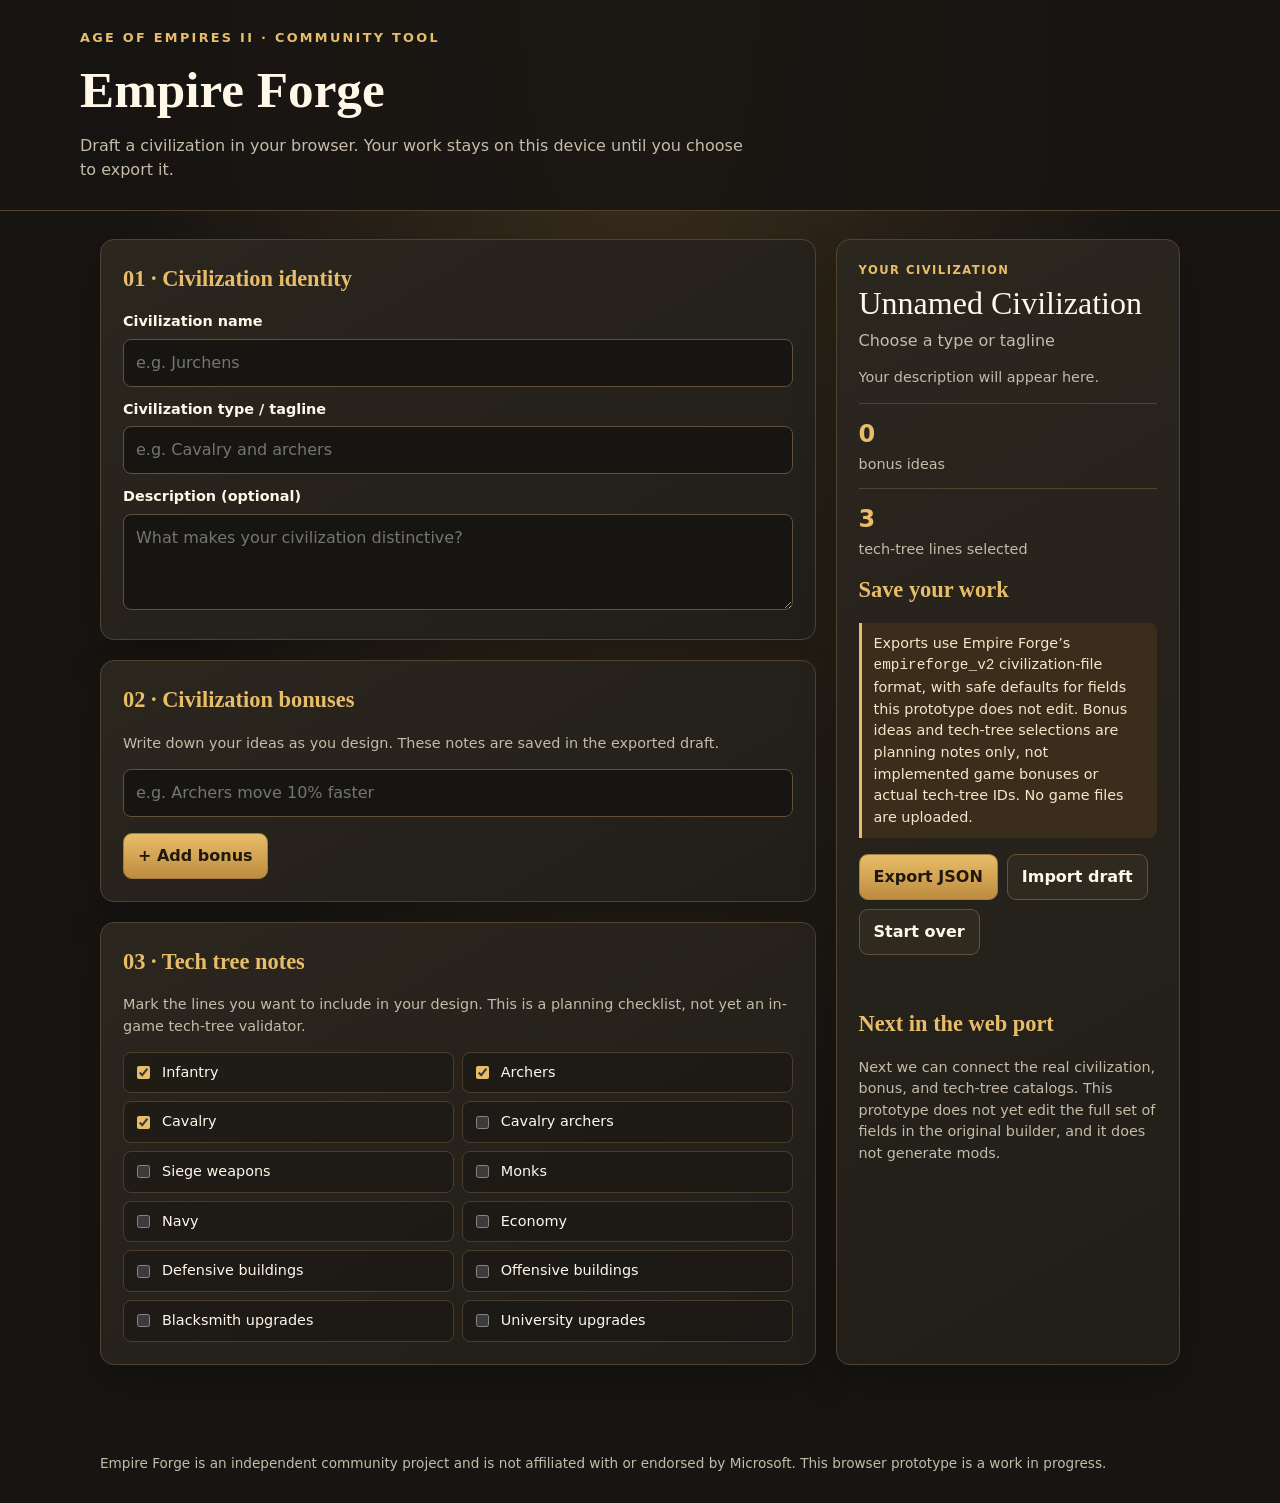
==== web/index.html @ b7df5ff7 "feat: export Empire Forge compatible civ schema from browser editor" ====
<!doctype html>
<html lang="en">
<head>
<meta charset="utf-8">
<meta name="viewport" content="width=device-width, initial-scale=1">
<meta name="description" content="Draft an Age of Empires II custom civilization in your browser and export your work as JSON.">
<title>Empire Forge — Browser Editor</title>
<style>
:root{color-scheme:dark;--bg:#171512;--panel:#242019;--panel2:#30291f;--line:#514330;--gold:#e8bd69;--muted:#c5bba8;--text:#fff8e9;--green:#9fbd82}
*{box-sizing:border-box}body{margin:0;background:radial-gradient(ellipse at top,#3a2d1c 0,#171512 58%);color:var(--text);font:16px/1.5 system-ui,-apple-system,Segoe UI,sans-serif}
header{padding:28px max(20px,calc((100% - 1120px)/2));border-bottom:1px solid var(--line);background:#171512d9}
.brand{color:var(--gold);font-size:.8rem;letter-spacing:.18em;text-transform:uppercase;font-weight:800}h1{margin:.3rem 0;font-family:Georgia,serif;font-size:clamp(2rem,5vw,3.2rem)}header p{color:var(--muted);max-width:680px;margin:0}
main{max-width:1120px;margin:28px auto;padding:0 20px 60px;display:grid;grid-template-columns:minmax(0,1.35fr) minmax(260px,.65fr);gap:20px}
.panel{background:linear-gradient(150deg,#2b261e,#211e19);border:1px solid var(--line);border-radius:14px;padding:22px;box-shadow:0 16px 40px #0003}.panel h2{font-family:Georgia,serif;color:var(--gold);margin:0 0 16px;font-size:1.4rem}.section{margin-bottom:20px}.section:last-child{margin-bottom:0}
label{display:block;font-weight:650;font-size:.9rem;margin:12px 0 6px}input,textarea,select{width:100%;border:1px solid #62513a;background:#171512;color:var(--text);border-radius:8px;padding:11px 12px;font:inherit}textarea{resize:vertical}input:focus,textarea:focus,select:focus,button:focus-visible{outline:2px solid var(--gold);outline-offset:2px}
small,.muted{color:var(--muted)}.muted{font-size:.9rem}.bonus-row{display:flex;gap:8px;margin-top:8px}.bonus-row input{min-width:0}.bonus-row button{flex:0 0 auto}.checks{display:grid;grid-template-columns:repeat(2,minmax(0,1fr));gap:8px}.check{display:flex;align-items:center;gap:9px;border:1px solid #4b3d2b;border-radius:8px;padding:9px;background:#17151288}.check input{width:auto;accent-color:var(--gold)}.check label{margin:0;font-weight:500}
button{border:1px solid #a47e40;background:linear-gradient(#e8bd69,#bd8c3f);color:#21180d;border-radius:9px;padding:10px 14px;font:inherit;font-weight:750;cursor:pointer}button.secondary{background:#30291f;color:var(--text);border-color:#665239}button.danger{background:#39231d;color:#ffd9ca;border-color:#7c4432}.actions{display:flex;flex-wrap:wrap;gap:9px;margin-top:16px}.preview-name{font-family:Georgia,serif;font-size:2rem;overflow-wrap:anywhere}.eyebrow{font-size:.72rem;text-transform:uppercase;letter-spacing:.13em;color:var(--gold);font-weight:800}.preview-tag{color:var(--muted);margin-top:2px}.stat{border-top:1px solid var(--line);padding:12px 0}.stat strong{display:block;font-size:1.5rem;color:var(--gold)}.notice{border-left:3px solid var(--gold);padding:10px 12px;background:#3a2d1b;border-radius:0 8px 8px 0;color:#f5e6c9;font-size:.9rem}.status{min-height:1.5em;color:var(--green);font-size:.9rem;margin-top:10px}footer{max-width:1120px;margin:auto;padding:0 20px 30px;color:var(--muted);font-size:.85rem}
@media(max-width:780px){main{grid-template-columns:1fr}.checks{grid-template-columns:1fr 1fr}}@media(max-width:430px){.checks{grid-template-columns:1fr}.panel{padding:16px}}
</style>
</head>
<body>
<header>
  <div class="brand">Age of Empires II · Community tool</div>
  <h1>Empire Forge</h1>
  <p>Draft a civilization in your browser. Your work stays on this device until you choose to export it.</p>
</header>
<main>
  <div class="column">
    <section class="panel section" aria-labelledby="identity-heading">
      <h2 id="identity-heading">01 · Civilization identity</h2>
      <label for="civ-name">Civilization name</label>
      <input id="civ-name" maxlength="40" placeholder="e.g. Jurchens" autocomplete="off">
      <label for="civ-tagline">Civilization type / tagline</label>
      <input id="civ-tagline" maxlength="30" placeholder="e.g. Cavalry and archers" autocomplete="off">
      <label for="civ-description">Description (optional)</label>
      <textarea id="civ-description" rows="3" maxlength="400" placeholder="What makes your civilization distinctive?"></textarea>
    </section>
    <section class="panel section" aria-labelledby="bonus-heading">
      <h2 id="bonus-heading">02 · Civilization bonuses</h2>
      <p class="muted">Write down your ideas as you design. These notes are saved in the exported draft.</p>
      <div id="bonuses"></div>
      <div class="actions"><button type="button" id="add-bonus">+ Add bonus</button></div>
    </section>
    <section class="panel section" aria-labelledby="tree-heading">
      <h2 id="tree-heading">03 · Tech tree notes</h2>
      <p class="muted">Mark the lines you want to include in your design. This is a planning checklist, not yet an in-game tech-tree validator.</p>
      <div class="checks" id="tech-tree"></div>
    </section>
  </div>
  <aside class="panel" aria-labelledby="preview-heading">
    <div class="eyebrow">Your civilization</div>
    <div class="preview-name" id="preview-name">Unnamed Civilization</div>
    <div class="preview-tag" id="preview-tag">Choose a type or tagline</div>
    <p id="preview-description" class="muted">Your description will appear here.</p>
    <div class="stat"><strong id="bonus-count">0</strong><span class="muted">bonus ideas</span></div>
    <div class="stat"><strong id="tree-count">0</strong><span class="muted">tech-tree lines selected</span></div>
    <div class="section">
      <h2 id="save-heading">Save your work</h2>
      <div class="notice">Exports use Empire Forge’s <code>empireforge_v2</code> civilization-file format, with safe defaults for fields this prototype does not edit. Bonus ideas and tech-tree selections are planning notes only, not implemented game bonuses or actual tech-tree IDs. No game files are uploaded.</div>
      <div class="actions">
        <button type="button" id="export">Export JSON</button>
        <button type="button" class="secondary" id="import">Import draft</button>
        <input type="file" id="import-file" accept=".json,application/json" hidden>
        <button type="button" class="secondary" id="reset">Start over</button>
      </div>
      <div class="status" id="status" role="status" aria-live="polite"></div>
    </div>
    <div class="section">
      <h2>Next in the web port</h2>
      <p class="muted">Next we can connect the real civilization, bonus, and tech-tree catalogs. This prototype does not yet edit the full set of fields in the original builder, and it does not generate mods.</p>
    </div>
  </aside>
</main>
<footer>Empire Forge is an independent community project and is not affiliated with or endorsed by Microsoft. This browser prototype is a work in progress.</footer>
<script>
(() => {
  const $ = id => document.getElementById(id);
  const treeLines = [
    "Infantry","Archers","Cavalry","Cavalry archers","Siege weapons","Monks",
    "Navy","Economy","Defensive buildings","Offensive buildings","Blacksmith upgrades","University upgrades"
  ];
  const fields = ["civ-name","civ-tagline","civ-description"];
  let bonuses = [""];
  let selectedTree = new Set(["Infantry","Archers","Cavalry"]);
  const escapeHtml = value => String(value).replace(/[&<>"']/g, c => ({"&":"&amp;","<":"&lt;",">":"&gt;",'"':"&quot;","'":"&#39;"}[c]));
  function renderBonuses() {
    $("bonuses").innerHTML = bonuses.map((bonus,i) =>
      '<div class="bonus-row"><input aria-label="Bonus idea '+(i+1)+'" data-bonus="'+i+'" maxlength="180" placeholder="e.g. Archers move 10% faster" value="'+escapeHtml(bonus)+'">'+
      (bonuses.length>1?'<button class="danger" type="button" data-remove="'+i+'" aria-label="Remove bonus '+(i+1)+'">×</button>':'')+'</div>'
    ).join("");
    $("bonuses").querySelectorAll("[data-bonus]").forEach(input => input.addEventListener("input", e => {bonuses[+e.target.dataset.bonus]=e.target.value; updatePreview();}));
    $("bonuses").querySelectorAll("[data-remove]").forEach(button => button.addEventListener("click", () => {bonuses.splice(+button.dataset.remove,1);renderBonuses();updatePreview();}));
  }
  function renderTree() {
    $("tech-tree").innerHTML = treeLines.map(line => '<div class="check"><input type="checkbox" id="tree-'+line.toLowerCase().replace(/[^a-z0-9]+/g,"-")+'" '+(selectedTree.has(line)?"checked":"")+'><label for="tree-'+line.toLowerCase().replace(/[^a-z0-9]+/g,"-")+'">'+line+'</label></div>').join("");
    $("tech-tree").querySelectorAll("input").forEach(input => input.addEventListener("change", () => {
      const line = treeLines.find(name => "tree-"+name.toLowerCase().replace(/[^a-z0-9]+/g,"-")===input.id);
      if(input.checked) selectedTree.add(line); else selectedTree.delete(line);
      updatePreview();
    }));
  }
  function getDraft() {
    // Match the repository's civ_schema.py empireforge_v2 shape. Only identity
    // fields are real builder settings here; notes remain explicitly separate.
    return {
      format: "empireforge_v2",
      schema_version: 2,
      _draftVer: 4,
      alias: $("civ-name").value.trim(),
      tagline: $("civ-tagline").value.trim(),
      description: $("civ-description").value.trim(),
      share_description: $("civ-description").value.trim(),
      architecture: 2,
      language: 0,
      wonder_model: -1,
      castle_model: -1,
      wonder: -1,
      castle: -1,
      emblem: "",
      hero_unit: null,
      unique_unit: { km_idx: null, vanilla_id: null, name: "", description: "", overrides: {}, advanced_flags: {} },
      second_uu: null,
      bonuses: [],
      custom_bonuses: [],
      team_bonuses: [],
      custom_team_bonuses: [],
      castle_ut: { mode: "vanilla", vanilla_km_idx: null, name: "", description: "", cost: {food:0,wood:0,stone:0,gold:0}, time: 0, effects: [], custom_bonuses: [] },
      imperial_ut: { mode: "vanilla", vanilla_km_idx: null, name: "", description: "", cost: {food:0,wood:0,stone:0,gold:0}, time: 0, effects: [], custom_bonuses: [] },
      tree: { units: [], buildings: [], techs: [] },
      long_range_ship: null,
      long_range_ship_elite: true,
      starting_scout: null,
      monk_skin: null,
      unit_overrides: [],
      button_moves: [],
      free_techs: [],
      monastery_skin_building: null,
      browser_notes: {
        format: "empire-forge-browser-notes",
        bonus_ideas: bonuses.map(v=>v.trim()).filter(Boolean),
        tech_tree_notes: treeLines.filter(v=>selectedTree.has(v))
      }
    };
  }
  function updatePreview() {
    $("preview-name").textContent = $("civ-name").value.trim() || "Unnamed Civilization";
    $("preview-tag").textContent = $("civ-tagline").value.trim() || "Choose a type or tagline";
    $("preview-description").textContent = $("civ-description").value.trim() || "Your description will appear here.";
    $("bonus-count").textContent = bonuses.filter(v=>v.trim()).length;
    $("tree-count").textContent = selectedTree.size;
  }
  fields.forEach(id => $(id).addEventListener("input",updatePreview));
  $("add-bonus").addEventListener("click",()=>{if(bonuses.length>=20){$("status").textContent="You can add up to 20 bonus ideas in this draft.";return;}bonuses.push("");renderBonuses();updatePreview();$("bonuses").lastElementChild.querySelector("input").focus();});
  $("export").addEventListener("click",()=>{
    const draft=getDraft();
    if(!draft.alias){$("status").textContent="Please enter a civilization name before exporting."; $("civ-name").focus();return;}
    const blob=new Blob([JSON.stringify(draft,null,2)+"\n"],{type:"application/json"});
    const url=URL.createObjectURL(blob), a=document.createElement("a");
    a.href=url;a.download=draft.alias.toLowerCase().replace(/[^a-z0-9]+/g,"-").replace(/^-|-$/g,"")+".civbuilder.json";
    document.body.appendChild(a);a.click();a.remove();URL.revokeObjectURL(url);
    $("status").textContent="Empire Forge-format file exported. Bonus and tech-tree notes remain planning-only.";
  });
  $("import").addEventListener("click",()=>$("import-file").click());
  $("import-file").addEventListener("change",async e=>{
    const file=e.target.files&&e.target.files[0];if(!file)return;
    try {
      const data=JSON.parse(await file.text());
      if(data.format==="empire-forge-browser-draft" && data.format_version===1 && data.identity) {
        $("civ-name").value=String(data.identity.name||"").slice(0,40);
        $("civ-tagline").value=String(data.identity.tagline||"").slice(0,30);
        $("civ-description").value=String(data.identity.description||"").slice(0,400);
        bonuses=Array.isArray(data.bonus_ideas)?data.bonus_ideas.slice(0,20).map(v=>String(v).slice(0,180)):[ "" ];
        selectedTree=new Set(Array.isArray(data.tech_tree_notes)?data.tech_tree_notes.filter(v=>treeLines.includes(v)):[]);
        renderBonuses();renderTree();updatePreview();$("status").textContent="Older browser draft imported.";
      } else if(data.format==="empireforge_v2" && data.schema_version===2) {
        $("civ-name").value=String(data.alias||"").slice(0,40);
        $("civ-tagline").value=String(data.tagline||"").slice(0,30);
        $("civ-description").value=String(data.share_description||data.description||"").slice(0,400);
        const notes=data.browser_notes && data.browser_notes.format==="empire-forge-browser-notes" ? data.browser_notes : {};
        bonuses=Array.isArray(notes.bonus_ideas)?notes.bonus_ideas.slice(0,20).map(v=>String(v).slice(0,180)):[ "" ];
        selectedTree=new Set(Array.isArray(notes.tech_tree_notes)?notes.tech_tree_notes.filter(v=>treeLines.includes(v)):[]);
        renderBonuses();renderTree();updatePreview();$("status").textContent="Empire Forge civilization file imported. Notes are restored only if this file contains browser-editor notes.";
      } else {
        $("status").textContent="This file format isn't supported yet. Import an Empire Forge empireforge_v2 file or a browser draft.";
      }
    } catch(err) {$("status").textContent="Couldn't read that file as valid JSON.";}
    e.target.value="";
  });
  $("reset").addEventListener("click",()=>{
    if(!confirm("Clear this draft from the page? Exported files will not be affected."))return;
    fields.forEach(id=>$(id).value="");bonuses=[""];selectedTree=new Set(["Infantry","Archers","Cavalry"]);
    renderBonuses();renderTree();updatePreview();$("status").textContent="New blank draft started.";
  });
  renderBonuses();renderTree();updatePreview();
})();
</script>
</body>
</html>
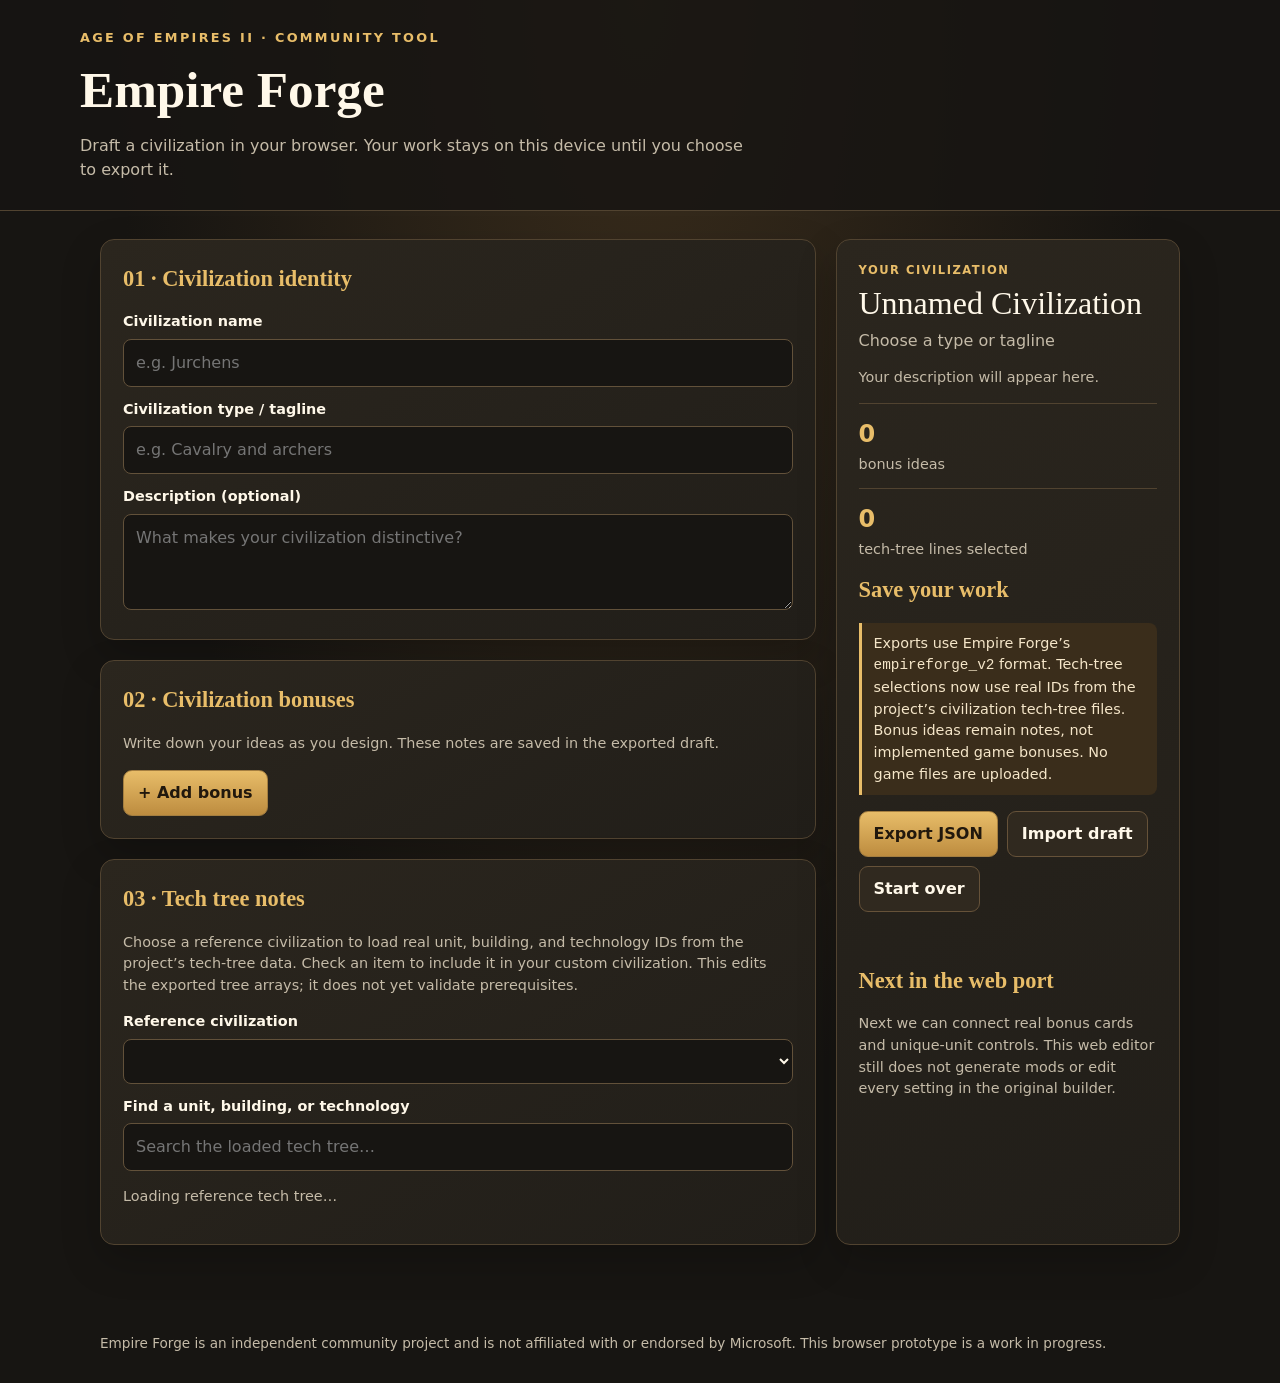
==== commit 25f4759a: "feat: use real civilization tech tree IDs in browser editor" ====
--- a/web/index.html
+++ b/web/index.html
@@ -13,7 +13,7 @@
 main{max-width:1120px;margin:28px auto;padding:0 20px 60px;display:grid;grid-template-columns:minmax(0,1.35fr) minmax(260px,.65fr);gap:20px}
 .panel{background:linear-gradient(150deg,#2b261e,#211e19);border:1px solid var(--line);border-radius:14px;padding:22px;box-shadow:0 16px 40px #0003}.panel h2{font-family:Georgia,serif;color:var(--gold);margin:0 0 16px;font-size:1.4rem}.section{margin-bottom:20px}.section:last-child{margin-bottom:0}
 label{display:block;font-weight:650;font-size:.9rem;margin:12px 0 6px}input,textarea,select{width:100%;border:1px solid #62513a;background:#171512;color:var(--text);border-radius:8px;padding:11px 12px;font:inherit}textarea{resize:vertical}input:focus,textarea:focus,select:focus,button:focus-visible{outline:2px solid var(--gold);outline-offset:2px}
-small,.muted{color:var(--muted)}.muted{font-size:.9rem}.bonus-row{display:flex;gap:8px;margin-top:8px}.bonus-row input{min-width:0}.bonus-row button{flex:0 0 auto}.checks{display:grid;grid-template-columns:repeat(2,minmax(0,1fr));gap:8px}.check{display:flex;align-items:center;gap:9px;border:1px solid #4b3d2b;border-radius:8px;padding:9px;background:#17151288}.check input{width:auto;accent-color:var(--gold)}.check label{margin:0;font-weight:500}
+small,.muted{color:var(--muted)}.muted{font-size:.9rem}.bonus-row{display:flex;gap:8px;margin-top:8px}.bonus-row input{min-width:0}.bonus-row button{flex:0 0 auto}.checks{display:grid;grid-template-columns:repeat(2,minmax(0,1fr));gap:8px}.tree-group{border:1px solid var(--line);border-radius:9px;margin:10px 0;padding:10px}.tree-group summary{font-weight:750;color:var(--gold);cursor:pointer}.tree-item{display:flex;align-items:flex-start;gap:8px;border:1px solid #4b3d2b;border-radius:8px;padding:8px;background:#17151288}.tree-item input{width:auto;margin-top:5px;accent-color:var(--gold)}.tree-item label{margin:0;font-weight:500}.tree-id{display:block;color:var(--muted);font-size:.75rem}.check{display:flex;align-items:center;gap:9px;border:1px solid #4b3d2b;border-radius:8px;padding:9px;background:#17151288}.check input{width:auto;accent-color:var(--gold)}.check label{margin:0;font-weight:500}
 button{border:1px solid #a47e40;background:linear-gradient(#e8bd69,#bd8c3f);color:#21180d;border-radius:9px;padding:10px 14px;font:inherit;font-weight:750;cursor:pointer}button.secondary{background:#30291f;color:var(--text);border-color:#665239}button.danger{background:#39231d;color:#ffd9ca;border-color:#7c4432}.actions{display:flex;flex-wrap:wrap;gap:9px;margin-top:16px}.preview-name{font-family:Georgia,serif;font-size:2rem;overflow-wrap:anywhere}.eyebrow{font-size:.72rem;text-transform:uppercase;letter-spacing:.13em;color:var(--gold);font-weight:800}.preview-tag{color:var(--muted);margin-top:2px}.stat{border-top:1px solid var(--line);padding:12px 0}.stat strong{display:block;font-size:1.5rem;color:var(--gold)}.notice{border-left:3px solid var(--gold);padding:10px 12px;background:#3a2d1b;border-radius:0 8px 8px 0;color:#f5e6c9;font-size:.9rem}.status{min-height:1.5em;color:var(--green);font-size:.9rem;margin-top:10px}footer{max-width:1120px;margin:auto;padding:0 20px 30px;color:var(--muted);font-size:.85rem}
 @media(max-width:780px){main{grid-template-columns:1fr}.checks{grid-template-columns:1fr 1fr}}@media(max-width:430px){.checks{grid-template-columns:1fr}.panel{padding:16px}}
 </style>
@@ -43,8 +43,13 @@
     </section>
     <section class="panel section" aria-labelledby="tree-heading">
       <h2 id="tree-heading">03 · Tech tree notes</h2>
-      <p class="muted">Mark the lines you want to include in your design. This is a planning checklist, not yet an in-game tech-tree validator.</p>
-      <div class="checks" id="tech-tree"></div>
+      <p class="muted">Choose a reference civilization to load real unit, building, and technology IDs from the project’s tech-tree data. Check an item to include it in your custom civilization. This edits the exported tree arrays; it does not yet validate prerequisites.</p>
+      <label for="base-civ">Reference civilization</label>
+      <select id="base-civ" aria-describedby="tree-status"></select>
+      <label for="tree-search">Find a unit, building, or technology</label>
+      <input id="tree-search" type="search" placeholder="Search the loaded tech tree…" autocomplete="off">
+      <p id="tree-status" class="muted" role="status" aria-live="polite">Loading reference tech tree…</p>
+      <div id="tech-tree"></div>
     </section>
   </div>
   <aside class="panel" aria-labelledby="preview-heading">
@@ -56,7 +61,7 @@
     <div class="stat"><strong id="tree-count">0</strong><span class="muted">tech-tree lines selected</span></div>
     <div class="section">
       <h2 id="save-heading">Save your work</h2>
-      <div class="notice">Exports use Empire Forge’s <code>empireforge_v2</code> civilization-file format, with safe defaults for fields this prototype does not edit. Bonus ideas and tech-tree selections are planning notes only, not implemented game bonuses or actual tech-tree IDs. No game files are uploaded.</div>
+      <div class="notice">Exports use Empire Forge’s <code>empireforge_v2</code> format. Tech-tree selections now use real IDs from the project’s civilization tech-tree files. Bonus ideas remain notes, not implemented game bonuses. No game files are uploaded.</div>
       <div class="actions">
         <button type="button" id="export">Export JSON</button>
         <button type="button" class="secondary" id="import">Import draft</button>
@@ -67,7 +72,7 @@
     </div>
     <div class="section">
       <h2>Next in the web port</h2>
-      <p class="muted">Next we can connect the real civilization, bonus, and tech-tree catalogs. This prototype does not yet edit the full set of fields in the original builder, and it does not generate mods.</p>
+      <p class="muted">Next we can connect real bonus cards and unique-unit controls. This web editor still does not generate mods or edit every setting in the original builder.</p>
     </div>
   </aside>
 </main>
@@ -75,11 +80,14 @@
 <script>
 (() => {
   const $ = id => document.getElementById(id);
-  const treeLines = [
-    "Infantry","Archers","Cavalry","Cavalry archers","Siege weapons","Monks",
-    "Navy","Economy","Defensive buildings","Offensive buildings","Blacksmith upgrades","University upgrades"
-  ];
+  const civIds = ["ACHAEMENIDS","ARMENIANS","ATHENIANS","AZTECS","BENGALIS","BERBERS","BOHEMIANS","BRITONS","BULGARIANS","BURGUNDIANS","BURMESE","BYZANTINES","CELTS","CHINESE","CUMANS","DRAVIDIANS","ETHIOPIANS","FRANKS","GEORGIANS","GOTHS","GURJARAS","HUNS","INCAS","INDIANS","ITALIANS","JAPANESE","JURCHENS","KHITANS","KHMER","KOREANS","LITHUANIANS","MACEDONIANS","MAGYAR","MALAY","MALIANS","MAPUCHE","MAYANS","MONGOLS","MUISCA","PERSIANS","POLES","PORTUGUESE","PURU","ROMANS","SARACENS","SHU","SICILIANS","SLAVS","SPANISH","SPARTANS","TATARS","TEUTONS","THRACIANS","TUPI","TURKS","VIETNAMESE","VIKINGS","WEI","WU"];
   const fields = ["civ-name","civ-tagline","civ-description"];
+  let bonuses = [""];
+  let treeSelection = {units: [], buildings: [], techs: []};
+  let treeCatalog = {units: [], buildings: [], techs: []};
+  const treeLabels = {units:"Units", buildings:"Buildings", techs:"Technologies"};
+  const escapeHtml = value => String(value).replace(/[&<>"']/g, c => ({"&":"&amp;","<":"&lt;",">":"&gt;",'"':"&quot;","'":"&#39;"}[c]));
+  const prettyCiv = id => id.toLowerCase().replace(/\b[a-z]/g, c => c.toUpperCase());  const fields = ["civ-name","civ-tagline","civ-description"];
   let bonuses = [""];
   let selectedTree = new Set(["Infantry","Archers","Cavalry"]);
   const escapeHtml = value => String(value).replace(/[&<>"']/g, c => ({"&":"&amp;","<":"&lt;",">":"&gt;",'"':"&quot;","'":"&#39;"}[c]));
@@ -92,12 +100,58 @@
     $("bonuses").querySelectorAll("[data-remove]").forEach(button => button.addEventListener("click", () => {bonuses.splice(+button.dataset.remove,1);renderBonuses();updatePreview();}));
   }
   function renderTree() {
-    $("tech-tree").innerHTML = treeLines.map(line => '<div class="check"><input type="checkbox" id="tree-'+line.toLowerCase().replace(/[^a-z0-9]+/g,"-")+'" '+(selectedTree.has(line)?"checked":"")+'><label for="tree-'+line.toLowerCase().replace(/[^a-z0-9]+/g,"-")+'">'+line+'</label></div>').join("");
-    $("tech-tree").querySelectorAll("input").forEach(input => input.addEventListener("change", () => {
-      const line = treeLines.find(name => "tree-"+name.toLowerCase().replace(/[^a-z0-9]+/g,"-")===input.id);
-      if(input.checked) selectedTree.add(line); else selectedTree.delete(line);
+    const query=$("tree-search").value.trim().toLocaleLowerCase();
+    const groups=["units","buildings","techs"].map(kind=>{
+      const visible=treeCatalog[kind].filter(item=>item.name.toLocaleLowerCase().includes(query)||String(item.id).includes(query));
+      const selected=new Set(treeSelection[kind]);
+      const items=visible.map(item=>{
+        const id="tree-"+kind+"-"+item.id;
+        return '<div class="tree-item"><input type="checkbox" id="'+id+'" data-kind="'+kind+'" data-node-id="'+item.id+'" '+(selected.has(item.id)?"checked":"")+'><label for="'+id+'">'+escapeHtml(item.name)+'<span class="tree-id">ID '+item.id+' · '+escapeHtml(item.ageLabel)+'</span></label></div>';
+      }).join("");
+      return '<details class="tree-group" '+(kind==="units"?"open":"")+'><summary>'+treeLabels[kind]+' ('+visible.length+(query?' matching':' total')+')</summary><div class="checks">'+(items||'<p class="muted">No matching items.</p>')+'</div></details>';
+    });
+    $("tech-tree").innerHTML=groups.join("");
+    $("tech-tree").querySelectorAll('input[type="checkbox"]').forEach(input=>input.addEventListener("change",()=>{
+      const kind=input.dataset.kind, id=Number(input.dataset.nodeId), values=new Set(treeSelection[kind]);
+      if(input.checked)values.add(id);else values.delete(id);
+      treeSelection[kind]=Array.from(values).sort((a,b)=>a-b);
       updatePreview();
     }));
+  }
+  async function loadCivTree(civId, preserveSelection=false) {
+    $("tree-status").textContent="Loading "+prettyCiv(civId)+" tech tree…";
+    $("tech-tree").innerHTML="";
+    try {
+      const response=await fetch("https://raw.githubusercontent.com/Bob28282/AgeOfForges/main/CivTechTrees/"+encodeURIComponent(civId)+".json");
+      if(!response.ok)throw new Error("HTTP "+response.status);
+      const data=await response.json();
+      const rows=[...(data.civ_techs_units||[]),...(data.civ_techs_buildings||[])];
+      const unique={units:new Map(),buildings:new Map(),techs:new Map()};
+      for(const node of rows) {
+        const status=node["Node Status"];
+        const available=status==="ResearchedCompleted"||status==="ResearchRequired";
+        const nodeType=node["Node Type"], useType=node["Use Type"];
+        let kind=null, id=Number(node["Node ID"]), name=String(node.Name||"Unnamed item");
+        if(useType==="Unit" && ["Unit","UnitUpgrade","UniqueUnit"].includes(nodeType))kind="units";
+        else if(useType==="Building" && ["BuildingTech","BuildingNonTech"].includes(nodeType))kind="buildings";
+        else if(useType==="Tech" && nodeType==="Research")kind="techs";
+        if(!kind||!Number.isInteger(id)||id<0)continue;
+        const previous=unique[kind].get(id);
+        const item={id,name,available,ageLabel:["Dark Age","Feudal Age","Castle Age","Imperial Age"][Number(node["Age ID"])-1]||"Age unknown"};
+        if(!previous||(!previous.available&&available))unique[kind].set(id,item);
+      }
+      treeCatalog={units:Array.from(unique.units.values()).sort((a,b)=>a.name.localeCompare(b.name)),buildings:Array.from(unique.buildings.values()).sort((a,b)=>a.name.localeCompare(b.name)),techs:Array.from(unique.techs.values()).sort((a,b)=>a.name.localeCompare(b.name))};
+      if(!preserveSelection)treeSelection={
+        units:treeCatalog.units.filter(item=>item.available).map(item=>item.id),
+        buildings:treeCatalog.buildings.filter(item=>item.available).map(item=>item.id),
+        techs:treeCatalog.techs.filter(item=>item.available).map(item=>item.id)
+      };
+      $("tree-status").textContent=prettyCiv(civId)+" loaded · "+treeCatalog.units.length+" units, "+treeCatalog.buildings.length+" buildings, "+treeCatalog.techs.length+" technologies. Selected items are saved as real IDs.";
+      renderTree();updatePreview();
+    } catch(error) {
+      $("tree-status").textContent="Could not load the reference tech tree. Check your connection and try another civilization.";
+      $("tech-tree").innerHTML='<p class="muted">Tech-tree data is loaded from the project’s public GitHub repository. It may be temporarily unavailable if GitHub cannot be reached.</p>';
+    }
   }
   function getDraft() {
     // Match the repository's civ_schema.py empireforge_v2 shape. Only identity
@@ -126,7 +180,7 @@
       custom_team_bonuses: [],
       castle_ut: { mode: "vanilla", vanilla_km_idx: null, name: "", description: "", cost: {food:0,wood:0,stone:0,gold:0}, time: 0, effects: [], custom_bonuses: [] },
       imperial_ut: { mode: "vanilla", vanilla_km_idx: null, name: "", description: "", cost: {food:0,wood:0,stone:0,gold:0}, time: 0, effects: [], custom_bonuses: [] },
-      tree: { units: [], buildings: [], techs: [] },
+      tree: { units: [...treeSelection.units], buildings: [...treeSelection.buildings], techs: [...treeSelection.techs] },
       long_range_ship: null,
       long_range_ship_elite: true,
       starting_scout: null,
@@ -138,7 +192,7 @@
       browser_notes: {
         format: "empire-forge-browser-notes",
         bonus_ideas: bonuses.map(v=>v.trim()).filter(Boolean),
-        tech_tree_notes: treeLines.filter(v=>selectedTree.has(v))
+        tech_tree_ids: { units: [...treeSelection.units], buildings: [...treeSelection.buildings], techs: [...treeSelection.techs] }
       }
     };
   }
@@ -170,16 +224,16 @@
         $("civ-tagline").value=String(data.identity.tagline||"").slice(0,30);
         $("civ-description").value=String(data.identity.description||"").slice(0,400);
         bonuses=Array.isArray(data.bonus_ideas)?data.bonus_ideas.slice(0,20).map(v=>String(v).slice(0,180)):[ "" ];
-        selectedTree=new Set(Array.isArray(data.tech_tree_notes)?data.tech_tree_notes.filter(v=>treeLines.includes(v)):[]);
-        renderBonuses();renderTree();updatePreview();$("status").textContent="Older browser draft imported.";
+        treeSelection={units:[],buildings:[],techs:[]};
+        renderBonuses();loadCivTree($("base-civ").value,true);updatePreview();$("status").textContent="Older browser draft imported. Its old tech-tree notes cannot be converted automatically to real IDs.";
       } else if(data.format==="empireforge_v2" && data.schema_version===2) {
         $("civ-name").value=String(data.alias||"").slice(0,40);
         $("civ-tagline").value=String(data.tagline||"").slice(0,30);
         $("civ-description").value=String(data.share_description||data.description||"").slice(0,400);
         const notes=data.browser_notes && data.browser_notes.format==="empire-forge-browser-notes" ? data.browser_notes : {};
         bonuses=Array.isArray(notes.bonus_ideas)?notes.bonus_ideas.slice(0,20).map(v=>String(v).slice(0,180)):[ "" ];
-        selectedTree=new Set(Array.isArray(notes.tech_tree_notes)?notes.tech_tree_notes.filter(v=>treeLines.includes(v)):[]);
-        renderBonuses();renderTree();updatePreview();$("status").textContent="Empire Forge civilization file imported. Notes are restored only if this file contains browser-editor notes.";
+        treeSelection={units:Array.isArray(data.tree?.units)?data.tree.units.filter(Number.isInteger):[],buildings:Array.isArray(data.tree?.buildings)?data.tree.buildings.filter(Number.isInteger):[],techs:Array.isArray(data.tree?.techs)?data.tree.techs.filter(Number.isInteger):[]};
+        renderBonuses();loadCivTree($("base-civ").value,true);updatePreview();$("status").textContent="Empire Forge civilization file imported. Tech-tree IDs restored; bonus ideas are restored only when browser-editor notes are present.";
       } else {
         $("status").textContent="This file format isn't supported yet. Import an Empire Forge empireforge_v2 file or a browser draft.";
       }
@@ -188,10 +242,15 @@
   });
   $("reset").addEventListener("click",()=>{
     if(!confirm("Clear this draft from the page? Exported files will not be affected."))return;
-    fields.forEach(id=>$(id).value="");bonuses=[""];selectedTree=new Set(["Infantry","Archers","Cavalry"]);
-    renderBonuses();renderTree();updatePreview();$("status").textContent="New blank draft started.";
+    fields.forEach(id=>$(id).value="");bonuses=[""];treeSelection={units:[],buildings:[],techs:[]};
+    renderBonuses();loadCivTree($("base-civ").value,false);updatePreview();$("status").textContent="New blank draft started.";
   });
-  renderBonuses();renderTree();updatePreview();
+  const civSelect=$("base-civ");
+  civSelect.innerHTML=civIds.map(id=>'<option value="'+id+'">'+escapeHtml(prettyCiv(id))+'</option>').join("");
+  civSelect.value="BRITONS";
+  civSelect.addEventListener("change",()=>loadCivTree(civSelect.value,false));
+  $("tree-search").addEventListener("input",renderTree);
+  renderBonuses();updatePreview();loadCivTree(civSelect.value,false);
 })();
 </script>
 </body>
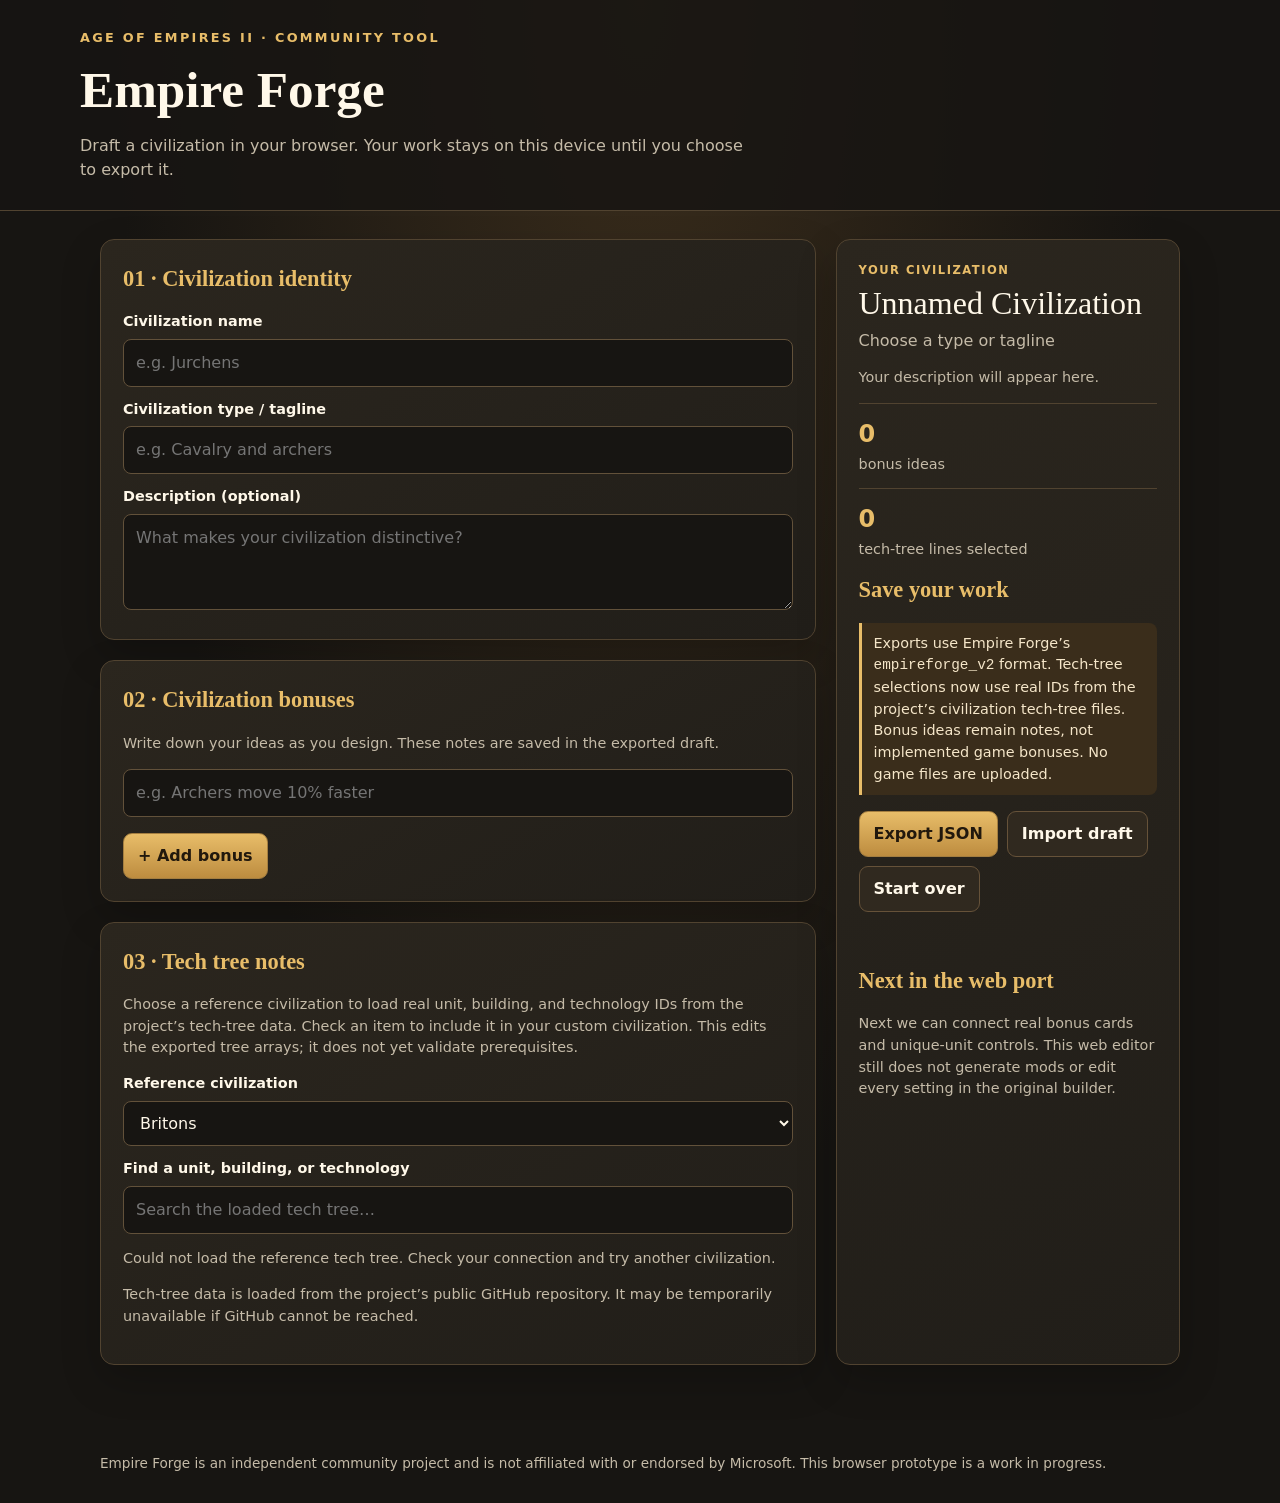
==== commit a4f47bc9: "fix: clean up tech tree editor state" ====
--- a/web/index.html
+++ b/web/index.html
@@ -87,10 +87,7 @@
   let treeCatalog = {units: [], buildings: [], techs: []};
   const treeLabels = {units:"Units", buildings:"Buildings", techs:"Technologies"};
   const escapeHtml = value => String(value).replace(/[&<>"']/g, c => ({"&":"&amp;","<":"&lt;",">":"&gt;",'"':"&quot;","'":"&#39;"}[c]));
-  const prettyCiv = id => id.toLowerCase().replace(/\b[a-z]/g, c => c.toUpperCase());  const fields = ["civ-name","civ-tagline","civ-description"];
-  let bonuses = [""];
-  let selectedTree = new Set(["Infantry","Archers","Cavalry"]);
-  const escapeHtml = value => String(value).replace(/[&<>"']/g, c => ({"&":"&amp;","<":"&lt;",">":"&gt;",'"':"&quot;","'":"&#39;"}[c]));
+  const prettyCiv = id => id.toLowerCase().replace(/\b[a-z]/g, c => c.toUpperCase());
   function renderBonuses() {
     $("bonuses").innerHTML = bonuses.map((bonus,i) =>
       '<div class="bonus-row"><input aria-label="Bonus idea '+(i+1)+'" data-bonus="'+i+'" maxlength="180" placeholder="e.g. Archers move 10% faster" value="'+escapeHtml(bonus)+'">'+
@@ -201,7 +198,7 @@
     $("preview-tag").textContent = $("civ-tagline").value.trim() || "Choose a type or tagline";
     $("preview-description").textContent = $("civ-description").value.trim() || "Your description will appear here.";
     $("bonus-count").textContent = bonuses.filter(v=>v.trim()).length;
-    $("tree-count").textContent = selectedTree.size;
+    $("tree-count").textContent = treeSelection.units.length + treeSelection.buildings.length + treeSelection.techs.length;
   }
   fields.forEach(id => $(id).addEventListener("input",updatePreview));
   $("add-bonus").addEventListener("click",()=>{if(bonuses.length>=20){$("status").textContent="You can add up to 20 bonus ideas in this draft.";return;}bonuses.push("");renderBonuses();updatePreview();$("bonuses").lastElementChild.querySelector("input").focus();});
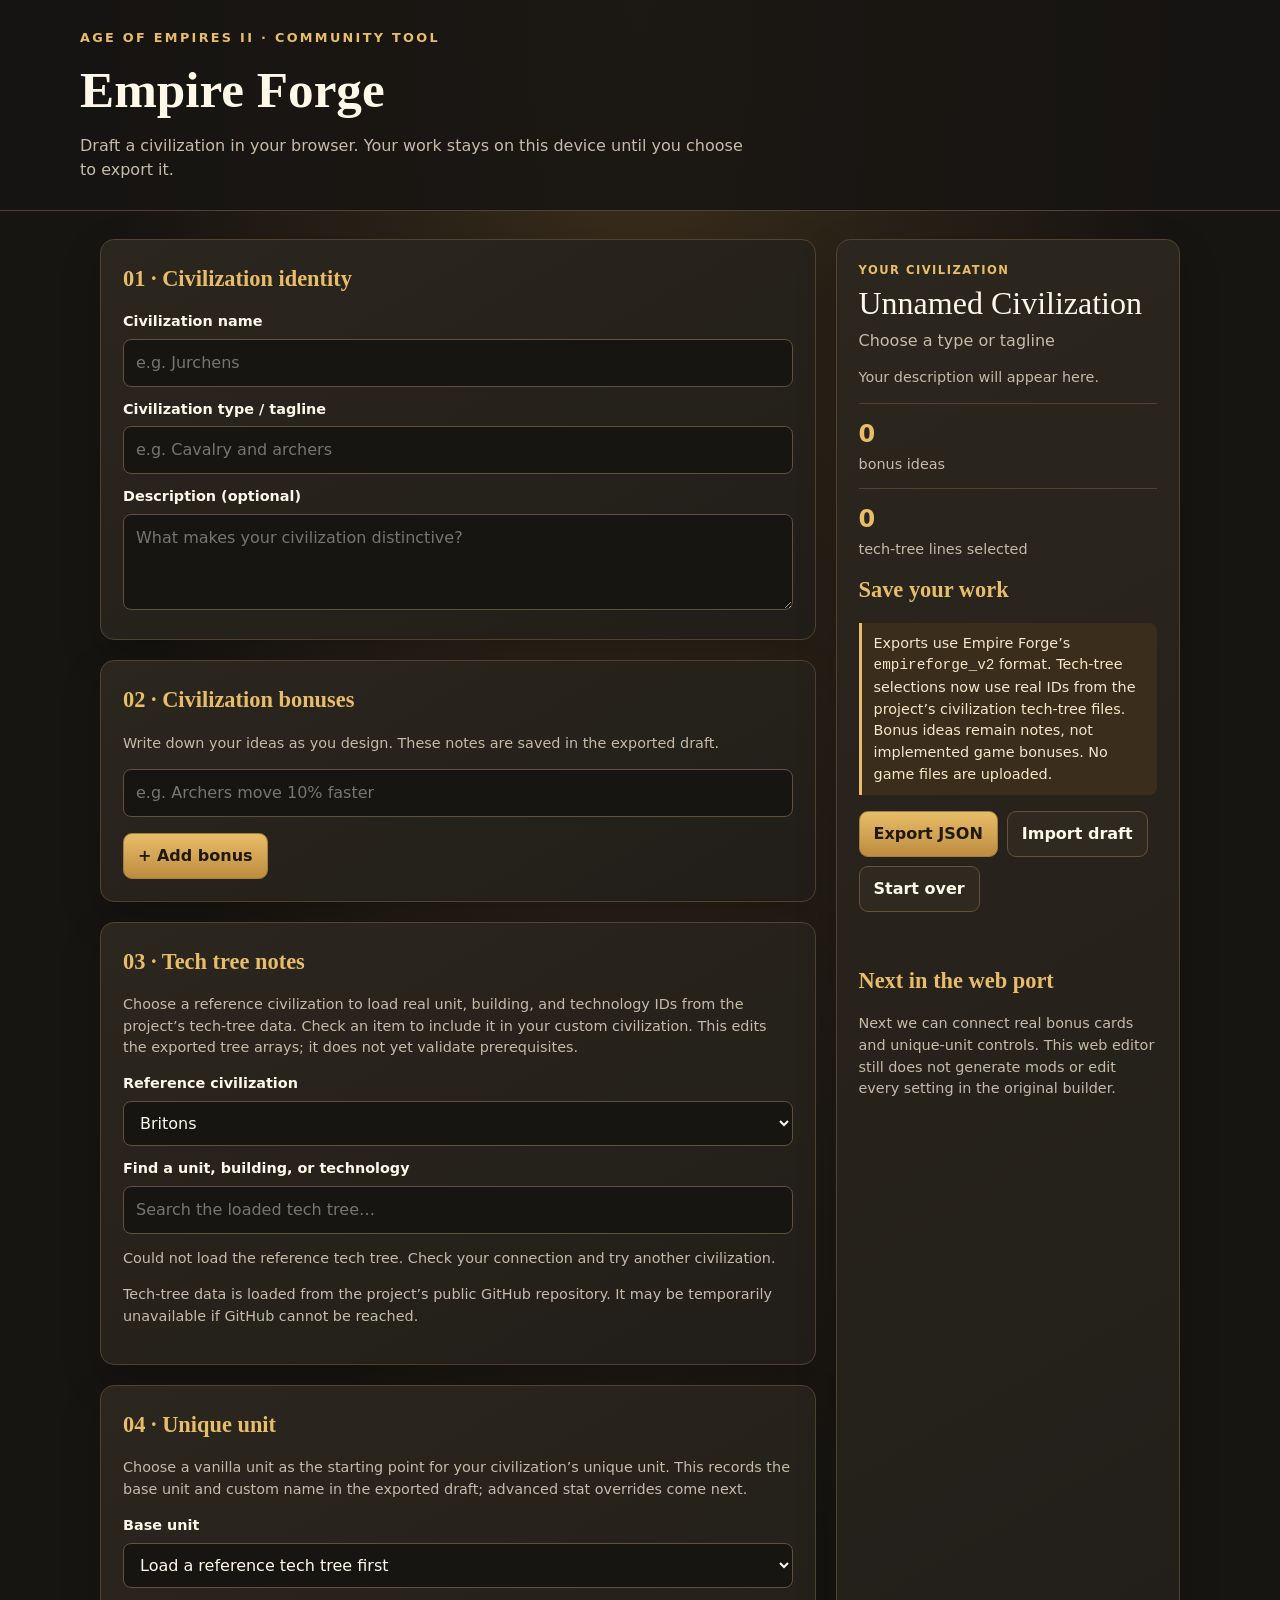
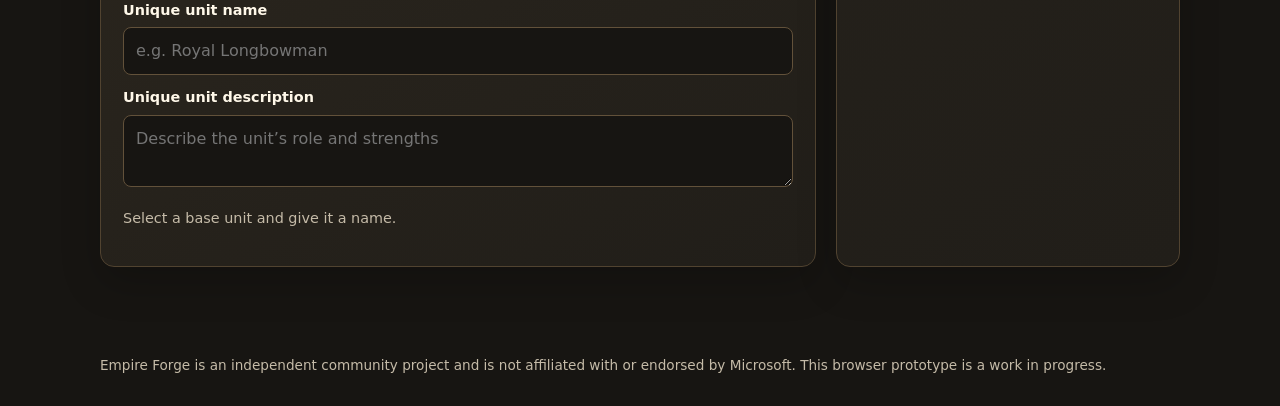
==== commit eac08080: "feat: add unique unit base selection to browser editor" ====
--- a/web/index.html
+++ b/web/index.html
@@ -50,6 +50,17 @@
       <input id="tree-search" type="search" placeholder="Search the loaded tech tree…" autocomplete="off">
       <p id="tree-status" class="muted" role="status" aria-live="polite">Loading reference tech tree…</p>
       <div id="tech-tree"></div>
+    </section>
+    <section class="panel section" aria-labelledby="unique-unit-heading">
+      <h2 id="unique-unit-heading">04 · Unique unit</h2>
+      <p class="muted">Choose a vanilla unit as the starting point for your civilization’s unique unit. This records the base unit and custom name in the exported draft; advanced stat overrides come next.</p>
+      <label for="uu-base">Base unit</label>
+      <select id="uu-base"><option value="">Load a reference tech tree first</option></select>
+      <label for="uu-name">Unique unit name</label>
+      <input id="uu-name" maxlength="60" placeholder="e.g. Royal Longbowman" autocomplete="off">
+      <label for="uu-description">Unique unit description</label>
+      <textarea id="uu-description" rows="2" maxlength="240" placeholder="Describe the unit’s role and strengths"></textarea>
+      <p id="uu-status" class="muted" role="status" aria-live="polite">Select a base unit and give it a name.</p>
     </section>
   </div>
   <aside class="panel" aria-labelledby="preview-heading">
@@ -144,7 +155,7 @@
         techs:treeCatalog.techs.filter(item=>item.available).map(item=>item.id)
       };
       $("tree-status").textContent=prettyCiv(civId)+" loaded · "+treeCatalog.units.length+" units, "+treeCatalog.buildings.length+" buildings, "+treeCatalog.techs.length+" technologies. Selected items are saved as real IDs.";
-      renderTree();updatePreview();
+      renderTree();renderUniqueUnitOptions();updatePreview();
     } catch(error) {
       $("tree-status").textContent="Could not load the reference tech tree. Check your connection and try another civilization.";
       $("tech-tree").innerHTML='<p class="muted">Tech-tree data is loaded from the project’s public GitHub repository. It may be temporarily unavailable if GitHub cannot be reached.</p>';
@@ -169,7 +180,7 @@
       castle: -1,
       emblem: "",
       hero_unit: null,
-      unique_unit: { km_idx: null, vanilla_id: null, name: "", description: "", overrides: {}, advanced_flags: {} },
+      unique_unit: { km_idx: null, vanilla_id: $("uu-base").value === "" ? null : Number($("uu-base").value), name: $("uu-name").value.trim(), description: $("uu-description").value.trim(), overrides: {}, advanced_flags: {} },
       second_uu: null,
       bonuses: [],
       custom_bonuses: [],
@@ -192,6 +203,14 @@
         tech_tree_ids: { units: [...treeSelection.units], buildings: [...treeSelection.buildings], techs: [...treeSelection.techs] }
       }
     };
+  }
+  function renderUniqueUnitOptions(selectedId=null) {
+    const select=$("uu-base");
+    const previous=selectedId===null?select.value:String(selectedId);
+    const units=treeCatalog.units;
+    select.innerHTML='<option value="">Choose a base unit…</option>'+units.map(item=>'<option value="'+item.id+'">'+escapeHtml(item.name)+' (ID '+item.id+')</option>').join("");
+    if(previous && units.some(item=>String(item.id)===String(previous))) select.value=String(previous);
+    $("uu-status").textContent=units.length ? "Choose a base unit. Stat overrides and elite variants are not configured yet." : "Load a reference tech tree first.";
   }
   function updatePreview() {
     $("preview-name").textContent = $("civ-name").value.trim() || "Unnamed Civilization";
@@ -230,6 +249,9 @@
         const notes=data.browser_notes && data.browser_notes.format==="empire-forge-browser-notes" ? data.browser_notes : {};
         bonuses=Array.isArray(notes.bonus_ideas)?notes.bonus_ideas.slice(0,20).map(v=>String(v).slice(0,180)):[ "" ];
         treeSelection={units:Array.isArray(data.tree?.units)?data.tree.units.filter(Number.isInteger):[],buildings:Array.isArray(data.tree?.buildings)?data.tree.buildings.filter(Number.isInteger):[],techs:Array.isArray(data.tree?.techs)?data.tree.techs.filter(Number.isInteger):[]};
+        $("uu-base").dataset.importedId=data.unique_unit?.vanilla_id==null?"":String(data.unique_unit.vanilla_id);
+        $("uu-name").value=String(data.unique_unit?.name||"").slice(0,60);
+        $("uu-description").value=String(data.unique_unit?.description||"").slice(0,240);
         renderBonuses();loadCivTree($("base-civ").value,true);updatePreview();$("status").textContent="Empire Forge civilization file imported. Tech-tree IDs restored; bonus ideas are restored only when browser-editor notes are present.";
       } else {
         $("status").textContent="This file format isn't supported yet. Import an Empire Forge empireforge_v2 file or a browser draft.";
@@ -239,7 +261,7 @@
   });
   $("reset").addEventListener("click",()=>{
     if(!confirm("Clear this draft from the page? Exported files will not be affected."))return;
-    fields.forEach(id=>$(id).value="");bonuses=[""];treeSelection={units:[],buildings:[],techs:[]};
+    fields.forEach(id=>$(id).value="");$("uu-base").value="";$("uu-name").value="";$("uu-description").value="";bonuses=[""];treeSelection={units:[],buildings:[],techs:[]};
     renderBonuses();loadCivTree($("base-civ").value,false);updatePreview();$("status").textContent="New blank draft started.";
   });
   const civSelect=$("base-civ");
@@ -247,6 +269,9 @@
   civSelect.value="BRITONS";
   civSelect.addEventListener("change",()=>loadCivTree(civSelect.value,false));
   $("tree-search").addEventListener("input",renderTree);
+  $("uu-base").addEventListener("change",()=>{const unit=treeCatalog.units.find(item=>String(item.id)===$("uu-base").value);if(unit&&!$("uu-name").value.trim())$("uu-name").value=unit.name+" (Elite)";});
+  $("uu-name").addEventListener("input",()=>{});
+  $("uu-description").addEventListener("input",()=>{});
   renderBonuses();updatePreview();loadCivTree(civSelect.value,false);
 })();
 </script>
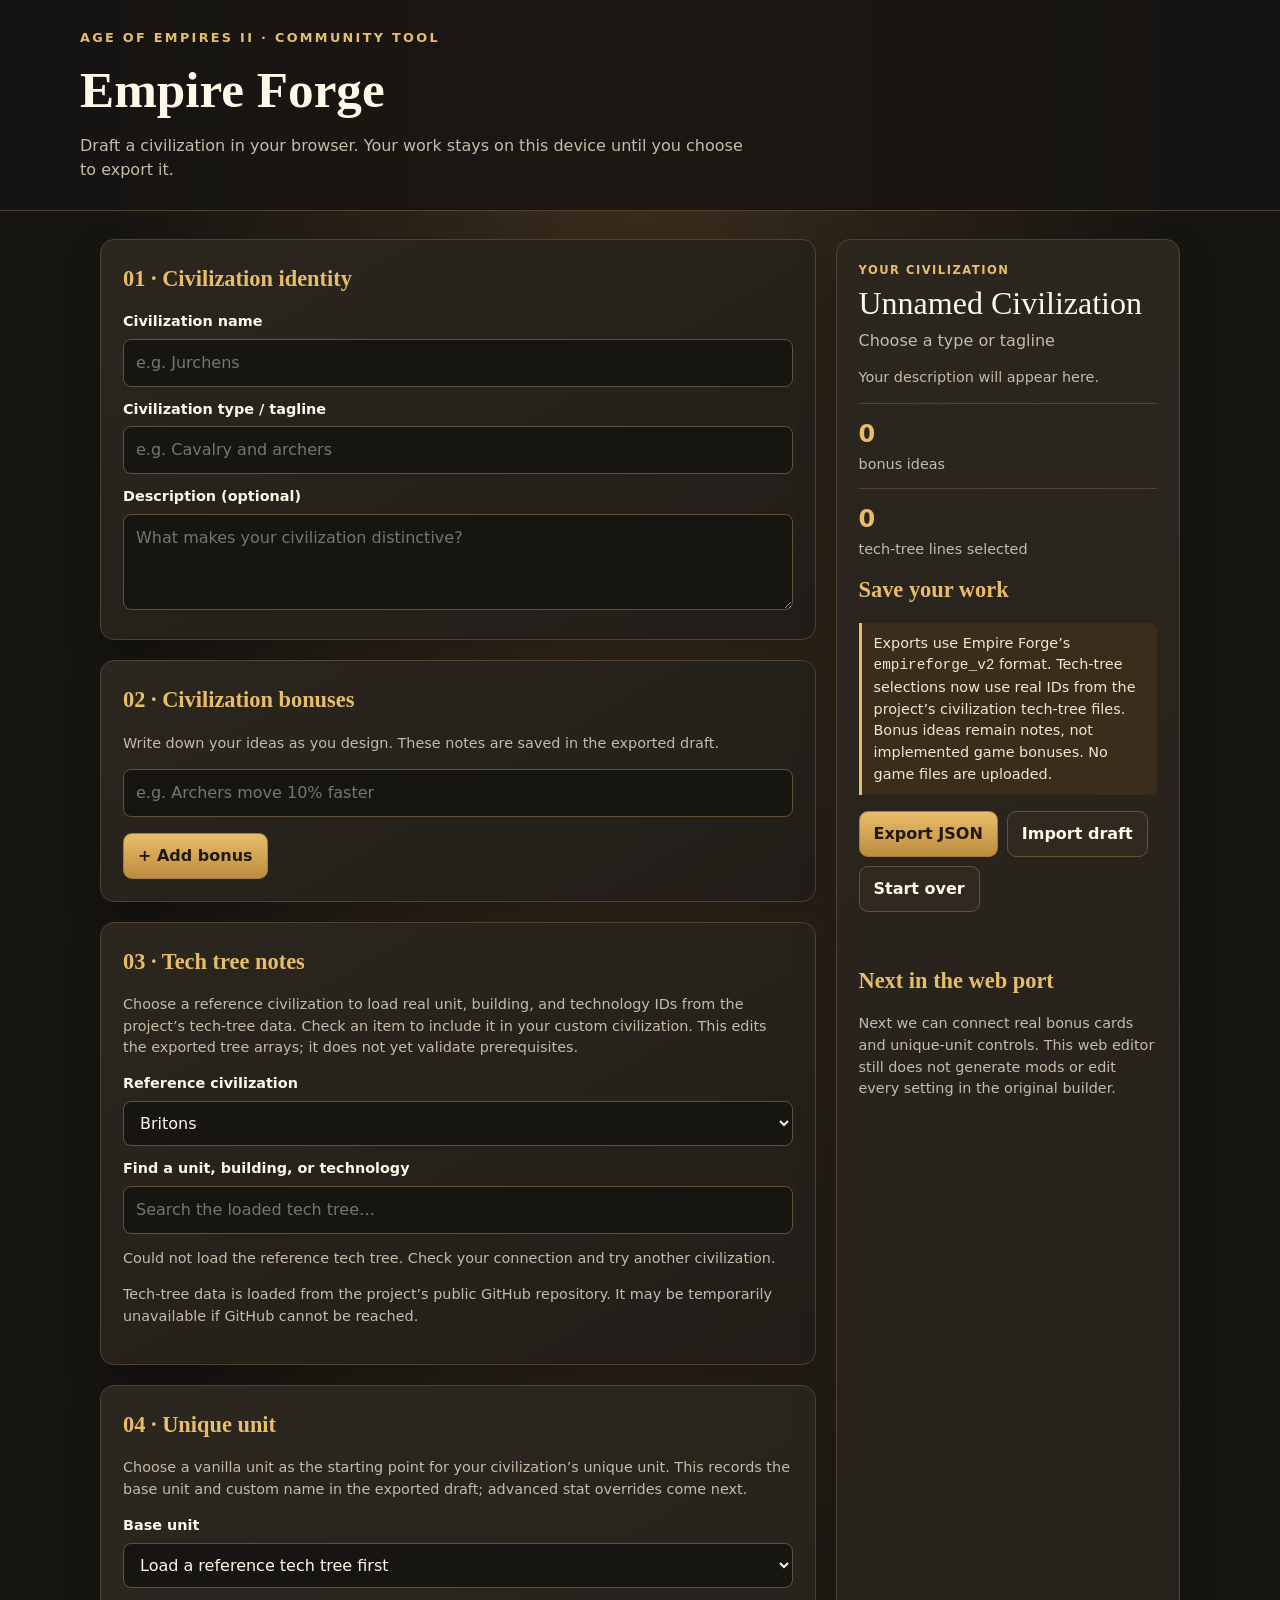
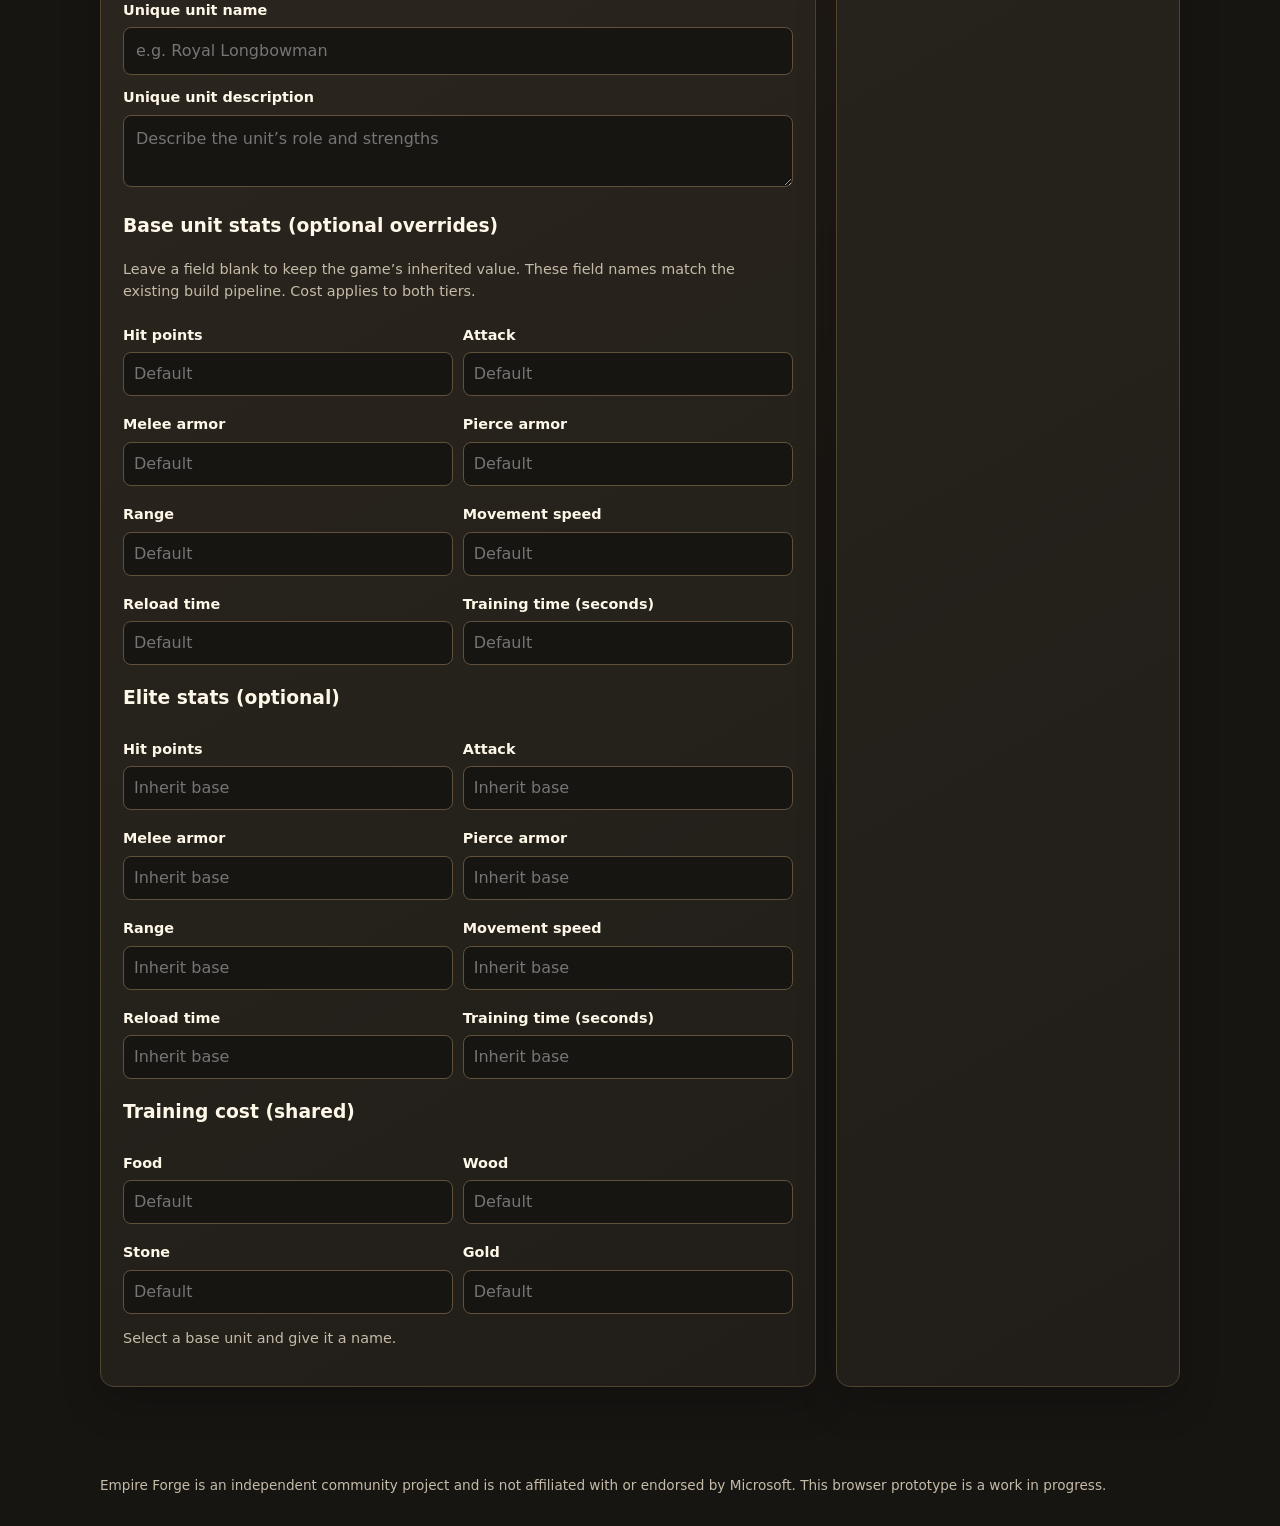
==== commit 1a295dad: "feat: add unique unit stat overrides to browser editor" ====
--- a/web/index.html
+++ b/web/index.html
@@ -12,7 +12,7 @@
 .brand{color:var(--gold);font-size:.8rem;letter-spacing:.18em;text-transform:uppercase;font-weight:800}h1{margin:.3rem 0;font-family:Georgia,serif;font-size:clamp(2rem,5vw,3.2rem)}header p{color:var(--muted);max-width:680px;margin:0}
 main{max-width:1120px;margin:28px auto;padding:0 20px 60px;display:grid;grid-template-columns:minmax(0,1.35fr) minmax(260px,.65fr);gap:20px}
 .panel{background:linear-gradient(150deg,#2b261e,#211e19);border:1px solid var(--line);border-radius:14px;padding:22px;box-shadow:0 16px 40px #0003}.panel h2{font-family:Georgia,serif;color:var(--gold);margin:0 0 16px;font-size:1.4rem}.section{margin-bottom:20px}.section:last-child{margin-bottom:0}
-label{display:block;font-weight:650;font-size:.9rem;margin:12px 0 6px}input,textarea,select{width:100%;border:1px solid #62513a;background:#171512;color:var(--text);border-radius:8px;padding:11px 12px;font:inherit}textarea{resize:vertical}input:focus,textarea:focus,select:focus,button:focus-visible{outline:2px solid var(--gold);outline-offset:2px}
+label{display:block;font-weight:650;font-size:.9rem;margin:12px 0 6px}input,textarea,select{width:100%;border:1px solid #62513a;background:#171512;color:var(--text);border-radius:8px;padding:11px 12px;font:inherit}.uu-stats{display:grid;grid-template-columns:repeat(2,minmax(0,1fr));gap:10px}.uu-stats .stat-field{min-width:0}.uu-stats label{margin-top:8px}.uu-stats input{padding:9px 10px}textarea{resize:vertical}input:focus,textarea:focus,select:focus,button:focus-visible{outline:2px solid var(--gold);outline-offset:2px}
 small,.muted{color:var(--muted)}.muted{font-size:.9rem}.bonus-row{display:flex;gap:8px;margin-top:8px}.bonus-row input{min-width:0}.bonus-row button{flex:0 0 auto}.checks{display:grid;grid-template-columns:repeat(2,minmax(0,1fr));gap:8px}.tree-group{border:1px solid var(--line);border-radius:9px;margin:10px 0;padding:10px}.tree-group summary{font-weight:750;color:var(--gold);cursor:pointer}.tree-item{display:flex;align-items:flex-start;gap:8px;border:1px solid #4b3d2b;border-radius:8px;padding:8px;background:#17151288}.tree-item input{width:auto;margin-top:5px;accent-color:var(--gold)}.tree-item label{margin:0;font-weight:500}.tree-id{display:block;color:var(--muted);font-size:.75rem}.check{display:flex;align-items:center;gap:9px;border:1px solid #4b3d2b;border-radius:8px;padding:9px;background:#17151288}.check input{width:auto;accent-color:var(--gold)}.check label{margin:0;font-weight:500}
 button{border:1px solid #a47e40;background:linear-gradient(#e8bd69,#bd8c3f);color:#21180d;border-radius:9px;padding:10px 14px;font:inherit;font-weight:750;cursor:pointer}button.secondary{background:#30291f;color:var(--text);border-color:#665239}button.danger{background:#39231d;color:#ffd9ca;border-color:#7c4432}.actions{display:flex;flex-wrap:wrap;gap:9px;margin-top:16px}.preview-name{font-family:Georgia,serif;font-size:2rem;overflow-wrap:anywhere}.eyebrow{font-size:.72rem;text-transform:uppercase;letter-spacing:.13em;color:var(--gold);font-weight:800}.preview-tag{color:var(--muted);margin-top:2px}.stat{border-top:1px solid var(--line);padding:12px 0}.stat strong{display:block;font-size:1.5rem;color:var(--gold)}.notice{border-left:3px solid var(--gold);padding:10px 12px;background:#3a2d1b;border-radius:0 8px 8px 0;color:#f5e6c9;font-size:.9rem}.status{min-height:1.5em;color:var(--green);font-size:.9rem;margin-top:10px}footer{max-width:1120px;margin:auto;padding:0 20px 30px;color:var(--muted);font-size:.85rem}
 @media(max-width:780px){main{grid-template-columns:1fr}.checks{grid-template-columns:1fr 1fr}}@media(max-width:430px){.checks{grid-template-columns:1fr}.panel{padding:16px}}
@@ -60,6 +60,36 @@
       <input id="uu-name" maxlength="60" placeholder="e.g. Royal Longbowman" autocomplete="off">
       <label for="uu-description">Unique unit description</label>
       <textarea id="uu-description" rows="2" maxlength="240" placeholder="Describe the unit’s role and strengths"></textarea>
+      <h3>Base unit stats (optional overrides)</h3>
+      <p class="muted">Leave a field blank to keep the game’s inherited value. These field names match the existing build pipeline. Cost applies to both tiers.</p>
+      <div class="uu-stats">
+        <div class="stat-field"><label for="uu-hp-base">Hit points</label><input id="uu-hp-base" data-uu-override="hp_base" type="number" min="1" max="99999" step="1" placeholder="Default"></div>
+        <div class="stat-field"><label for="uu-attack-base">Attack</label><input id="uu-attack-base" data-uu-override="attack_base" type="number" min="0" max="9999" step="1" placeholder="Default"></div>
+        <div class="stat-field"><label for="uu-melee-base">Melee armor</label><input id="uu-melee-base" data-uu-override="melee_base" type="number" min="0" max="999" step="1" placeholder="Default"></div>
+        <div class="stat-field"><label for="uu-pierce-base">Pierce armor</label><input id="uu-pierce-base" data-uu-override="pierce_base" type="number" min="0" max="999" step="1" placeholder="Default"></div>
+        <div class="stat-field"><label for="uu-range-base">Range</label><input id="uu-range-base" data-uu-override="range_base" type="number" min="0" max="99" step="0.1" placeholder="Default"></div>
+        <div class="stat-field"><label for="uu-speed-base">Movement speed</label><input id="uu-speed-base" data-uu-override="speed_base" type="number" min="0.01" max="99" step="0.05" placeholder="Default"></div>
+        <div class="stat-field"><label for="uu-reload-base">Reload time</label><input id="uu-reload-base" data-uu-override="reload_base" type="number" min="0.01" max="999" step="0.1" placeholder="Default"></div>
+        <div class="stat-field"><label for="uu-train-base">Training time (seconds)</label><input id="uu-train-base" data-uu-override="train_base" type="number" min="1" max="9999" step="1" placeholder="Default"></div>
+      </div>
+      <h3>Elite stats (optional)</h3>
+      <div class="uu-stats">
+        <div class="stat-field"><label for="uu-hp-elite">Hit points</label><input id="uu-hp-elite" data-uu-override="hp_elite" type="number" min="1" max="99999" step="1" placeholder="Inherit base"></div>
+        <div class="stat-field"><label for="uu-attack-elite">Attack</label><input id="uu-attack-elite" data-uu-override="attack_elite" type="number" min="0" max="9999" step="1" placeholder="Inherit base"></div>
+        <div class="stat-field"><label for="uu-melee-elite">Melee armor</label><input id="uu-melee-elite" data-uu-override="melee_elite" type="number" min="0" max="999" step="1" placeholder="Inherit base"></div>
+        <div class="stat-field"><label for="uu-pierce-elite">Pierce armor</label><input id="uu-pierce-elite" data-uu-override="pierce_elite" type="number" min="0" max="999" step="1" placeholder="Inherit base"></div>
+        <div class="stat-field"><label for="uu-range-elite">Range</label><input id="uu-range-elite" data-uu-override="range_elite" type="number" min="0" max="99" step="0.1" placeholder="Inherit base"></div>
+        <div class="stat-field"><label for="uu-speed-elite">Movement speed</label><input id="uu-speed-elite" data-uu-override="speed_elite" type="number" min="0.01" max="99" step="0.05" placeholder="Inherit base"></div>
+        <div class="stat-field"><label for="uu-reload-elite">Reload time</label><input id="uu-reload-elite" data-uu-override="reload_elite" type="number" min="0.01" max="999" step="0.1" placeholder="Inherit base"></div>
+        <div class="stat-field"><label for="uu-train-elite">Training time (seconds)</label><input id="uu-train-elite" data-uu-override="train_elite" type="number" min="1" max="9999" step="1" placeholder="Inherit base"></div>
+      </div>
+      <h3>Training cost (shared)</h3>
+      <div class="uu-stats">
+        <div class="stat-field"><label for="uu-cost-food">Food</label><input id="uu-cost-food" data-uu-override="cost_food" type="number" min="0" max="99999" step="1" placeholder="Default"></div>
+        <div class="stat-field"><label for="uu-cost-wood">Wood</label><input id="uu-cost-wood" data-uu-override="cost_wood" type="number" min="0" max="99999" step="1" placeholder="Default"></div>
+        <div class="stat-field"><label for="uu-cost-stone">Stone</label><input id="uu-cost-stone" data-uu-override="cost_stone" type="number" min="0" max="99999" step="1" placeholder="Default"></div>
+        <div class="stat-field"><label for="uu-cost-gold">Gold</label><input id="uu-cost-gold" data-uu-override="cost_gold" type="number" min="0" max="99999" step="1" placeholder="Default"></div>
+      </div>
       <p id="uu-status" class="muted" role="status" aria-live="polite">Select a base unit and give it a name.</p>
     </section>
   </div>
@@ -155,7 +185,7 @@
         techs:treeCatalog.techs.filter(item=>item.available).map(item=>item.id)
       };
       $("tree-status").textContent=prettyCiv(civId)+" loaded · "+treeCatalog.units.length+" units, "+treeCatalog.buildings.length+" buildings, "+treeCatalog.techs.length+" technologies. Selected items are saved as real IDs.";
-      renderTree();renderUniqueUnitOptions();updatePreview();
+      renderTree();renderUniqueUnitOptions($("uu-base").dataset.importedId||null);$("uu-base").dataset.importedId="";updatePreview();
     } catch(error) {
       $("tree-status").textContent="Could not load the reference tech tree. Check your connection and try another civilization.";
       $("tech-tree").innerHTML='<p class="muted">Tech-tree data is loaded from the project’s public GitHub repository. It may be temporarily unavailable if GitHub cannot be reached.</p>';
@@ -180,7 +210,7 @@
       castle: -1,
       emblem: "",
       hero_unit: null,
-      unique_unit: { km_idx: null, vanilla_id: $("uu-base").value === "" ? null : Number($("uu-base").value), name: $("uu-name").value.trim(), description: $("uu-description").value.trim(), overrides: {}, advanced_flags: {} },
+      unique_unit: { km_idx: null, vanilla_id: $("uu-base").value === "" ? null : Number($("uu-base").value), name: $("uu-name").value.trim(), description: $("uu-description").value.trim(), overrides: getUUOverrides(), advanced_flags: {} },
       second_uu: null,
       bonuses: [],
       custom_bonuses: [],
@@ -204,13 +234,28 @@
       }
     };
   }
+  function getUUOverrides() {
+    const overrides={};
+    document.querySelectorAll("[data-uu-override]").forEach(input=>{
+      if(input.value.trim()==="")return;
+      const value=input.valueAsNumber;
+      if(Number.isFinite(value)&&input.validity.valid)overrides[input.dataset.uuOverride]=value;
+    });
+    return overrides;
+  }
+  function setUUOverrides(overrides) {
+    document.querySelectorAll("[data-uu-override]").forEach(input=>{
+      const value=overrides&&overrides[input.dataset.uuOverride];
+      input.value=value===undefined||value===null?"":String(value);
+    });
+  }
   function renderUniqueUnitOptions(selectedId=null) {
     const select=$("uu-base");
     const previous=selectedId===null?select.value:String(selectedId);
     const units=treeCatalog.units;
     select.innerHTML='<option value="">Choose a base unit…</option>'+units.map(item=>'<option value="'+item.id+'">'+escapeHtml(item.name)+' (ID '+item.id+')</option>').join("");
     if(previous && units.some(item=>String(item.id)===String(previous))) select.value=String(previous);
-    $("uu-status").textContent=units.length ? "Choose a base unit. Stat overrides and elite variants are not configured yet." : "Load a reference tech tree first.";
+    $("uu-status").textContent=units.length ? "Choose a base unit. Blank stat fields keep inherited values." : "Load a reference tech tree first.";
   }
   function updatePreview() {
     $("preview-name").textContent = $("civ-name").value.trim() || "Unnamed Civilization";
@@ -252,6 +297,7 @@
         $("uu-base").dataset.importedId=data.unique_unit?.vanilla_id==null?"":String(data.unique_unit.vanilla_id);
         $("uu-name").value=String(data.unique_unit?.name||"").slice(0,60);
         $("uu-description").value=String(data.unique_unit?.description||"").slice(0,240);
+        setUUOverrides(data.unique_unit?.overrides||{});
         renderBonuses();loadCivTree($("base-civ").value,true);updatePreview();$("status").textContent="Empire Forge civilization file imported. Tech-tree IDs restored; bonus ideas are restored only when browser-editor notes are present.";
       } else {
         $("status").textContent="This file format isn't supported yet. Import an Empire Forge empireforge_v2 file or a browser draft.";
@@ -261,7 +307,7 @@
   });
   $("reset").addEventListener("click",()=>{
     if(!confirm("Clear this draft from the page? Exported files will not be affected."))return;
-    fields.forEach(id=>$(id).value="");$("uu-base").value="";$("uu-name").value="";$("uu-description").value="";bonuses=[""];treeSelection={units:[],buildings:[],techs:[]};
+    fields.forEach(id=>$(id).value="");$("uu-base").value="";$("uu-name").value="";$("uu-description").value="";setUUOverrides({});bonuses=[""];treeSelection={units:[],buildings:[],techs:[]};
     renderBonuses();loadCivTree($("base-civ").value,false);updatePreview();$("status").textContent="New blank draft started.";
   });
   const civSelect=$("base-civ");
@@ -272,6 +318,10 @@
   $("uu-base").addEventListener("change",()=>{const unit=treeCatalog.units.find(item=>String(item.id)===$("uu-base").value);if(unit&&!$("uu-name").value.trim())$("uu-name").value=unit.name+" (Elite)";});
   $("uu-name").addEventListener("input",()=>{});
   $("uu-description").addEventListener("input",()=>{});
+  document.querySelectorAll("[data-uu-override]").forEach(input=>input.addEventListener("input",()=>{
+    if(input.value!==""&&!input.validity.valid){$("uu-status").textContent="Check the stat value; it is outside the allowed range.";return;}
+    $("uu-status").textContent=Object.keys(getUUOverrides()).length+" stat override(s) will be exported. Blank fields keep inherited values.";
+  }));
   renderBonuses();updatePreview();loadCivTree(civSelect.value,false);
 })();
 </script>
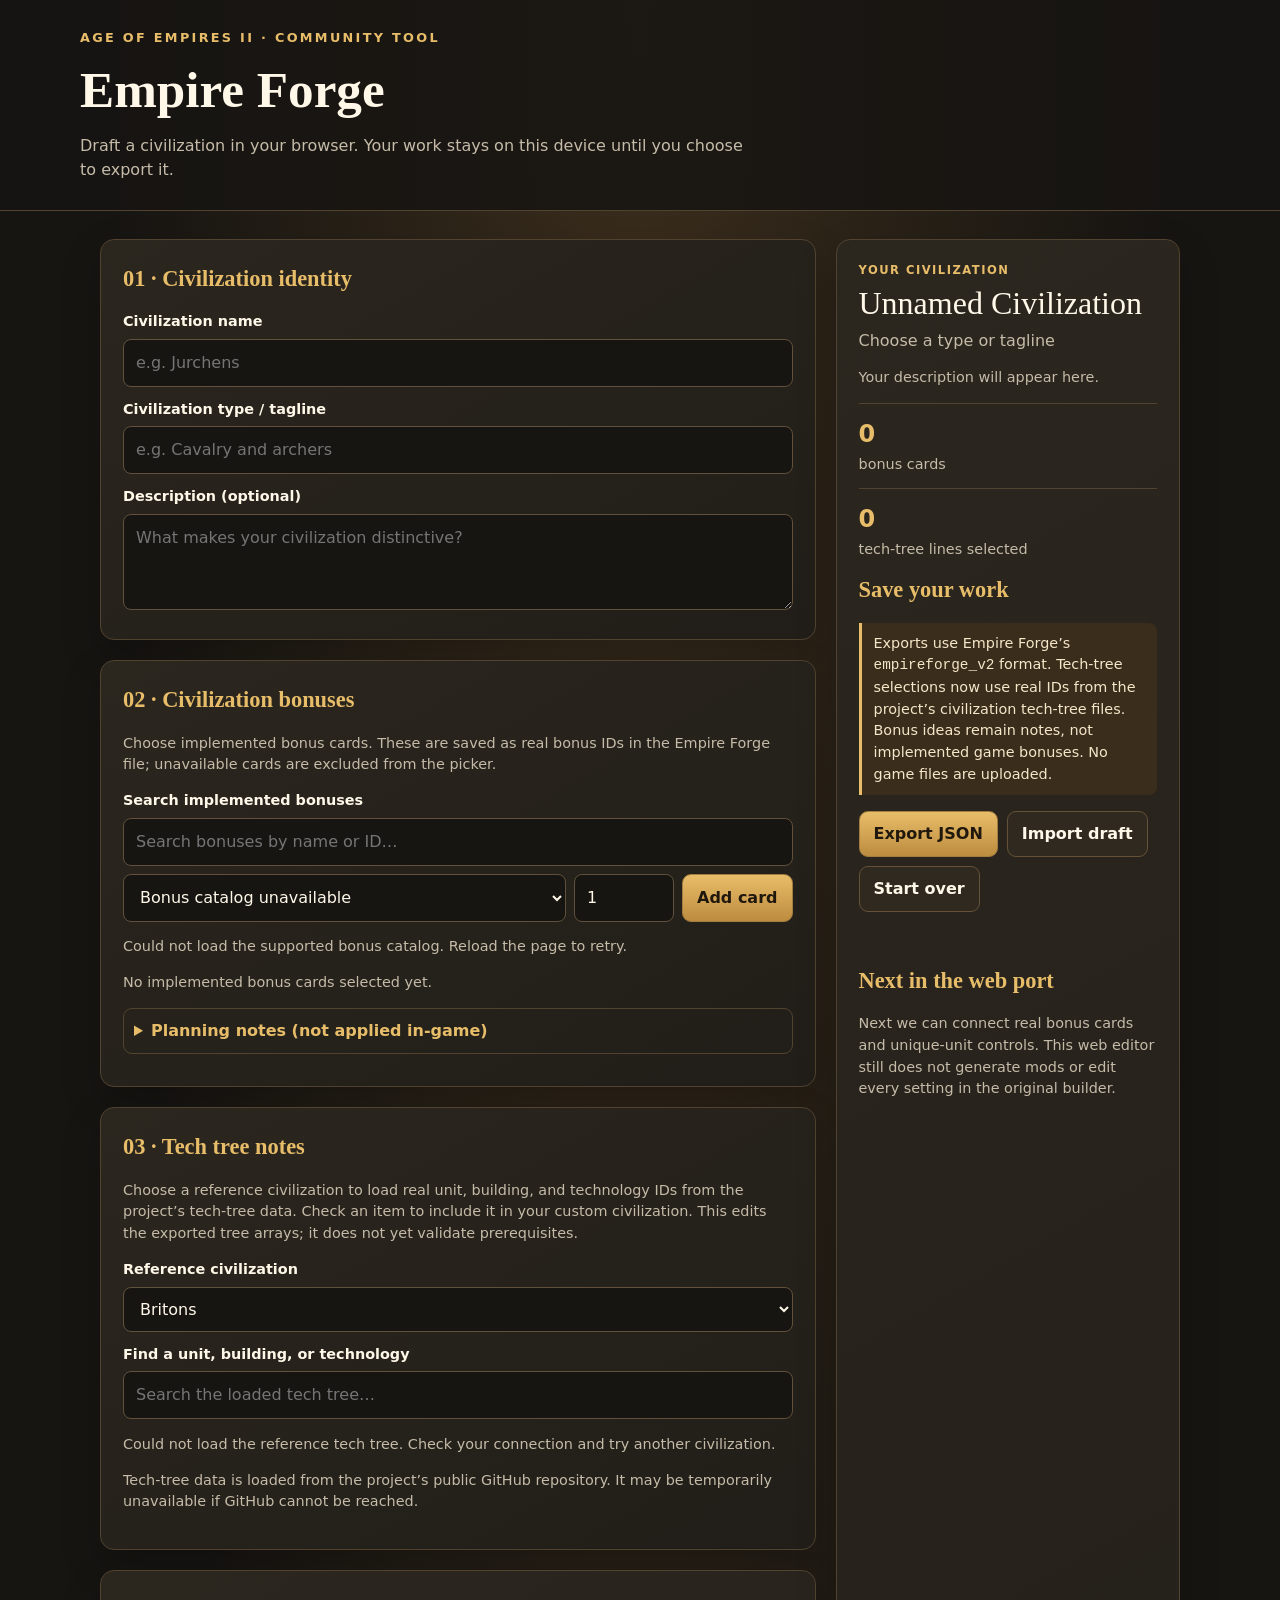
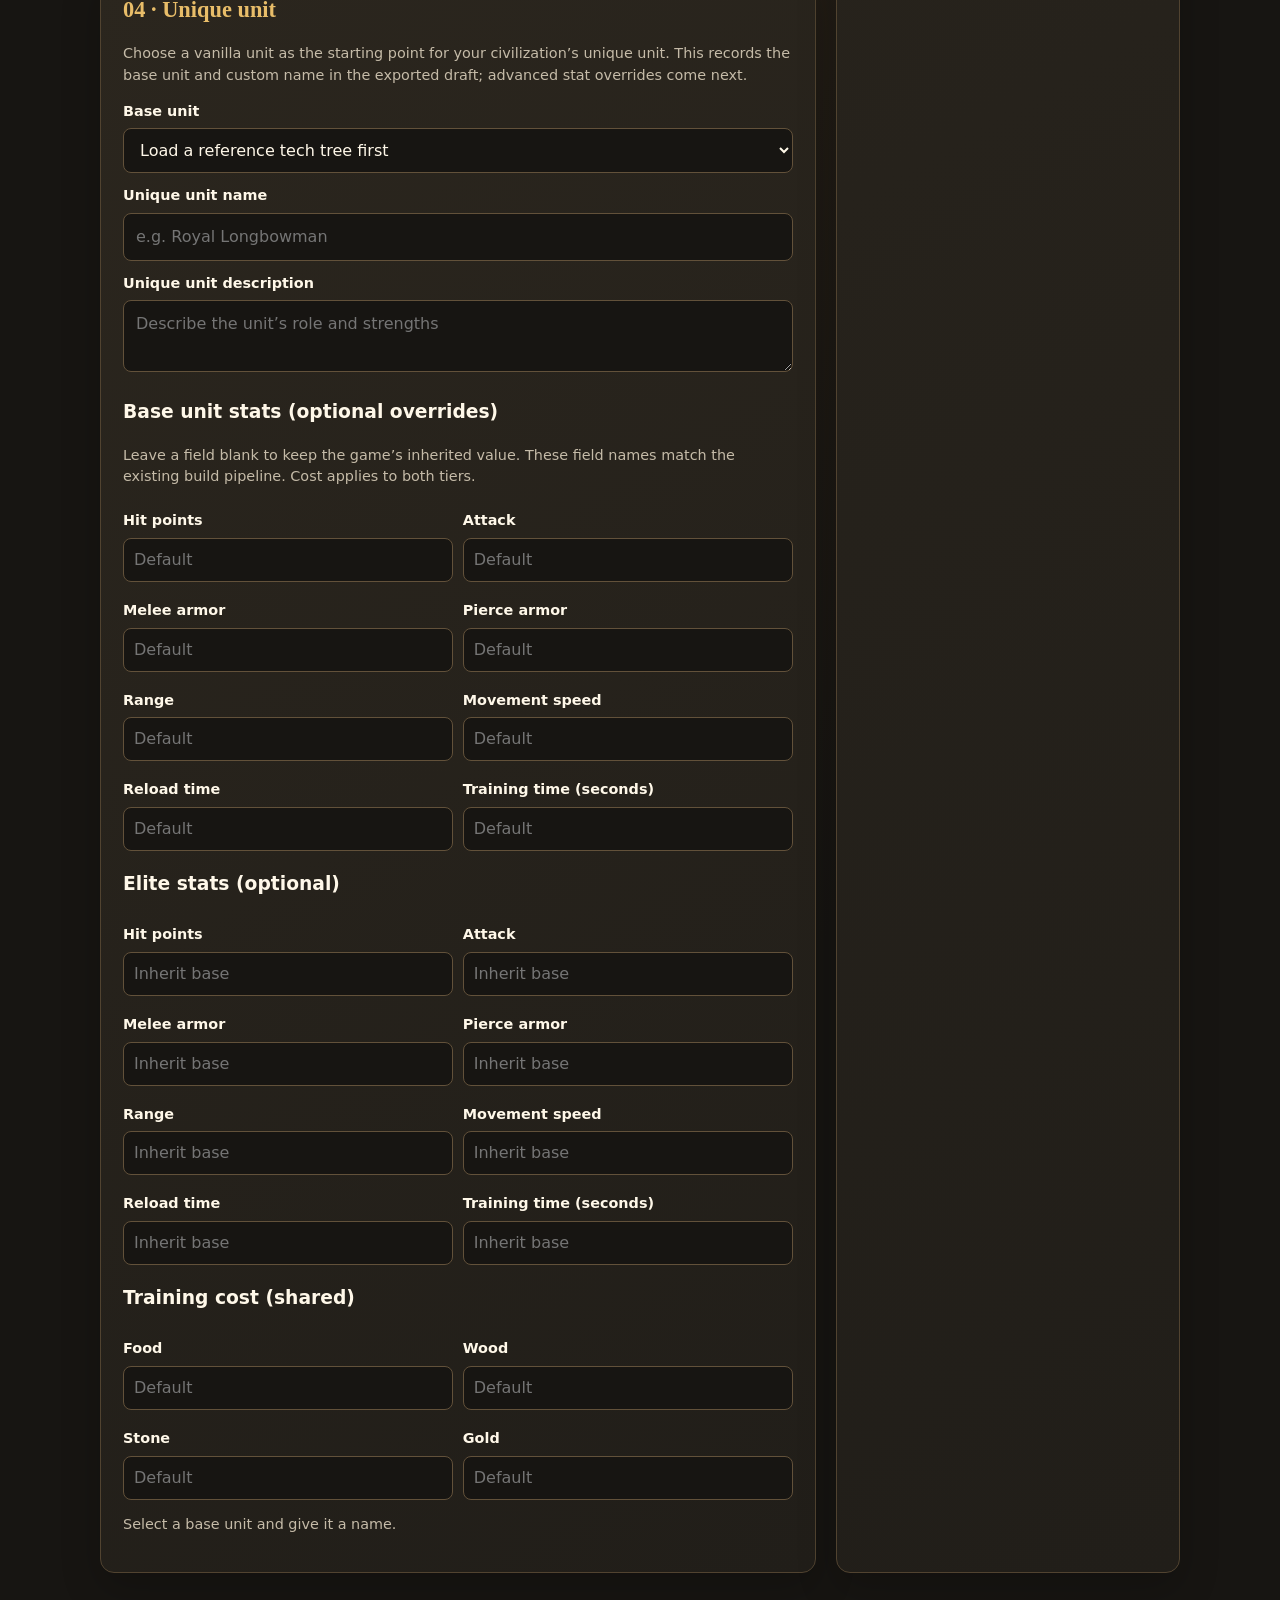
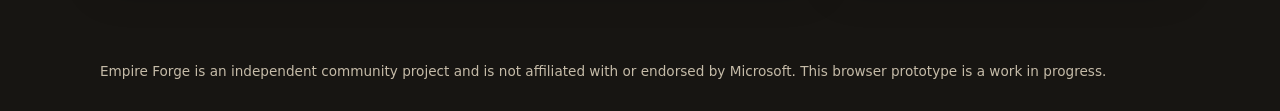
==== commit ef3dce46: "feat: add implemented civilization bonus card picker" ====
--- a/web/index.html
+++ b/web/index.html
@@ -37,9 +37,13 @@
     </section>
     <section class="panel section" aria-labelledby="bonus-heading">
       <h2 id="bonus-heading">02 · Civilization bonuses</h2>
-      <p class="muted">Write down your ideas as you design. These notes are saved in the exported draft.</p>
-      <div id="bonuses"></div>
-      <div class="actions"><button type="button" id="add-bonus">+ Add bonus</button></div>
+      <p class="muted">Choose implemented bonus cards. These are saved as real bonus IDs in the Empire Forge file; unavailable cards are excluded from the picker.</p>
+      <label for="bonus-search">Search implemented bonuses</label>
+      <input id="bonus-search" type="search" placeholder="Search bonuses by name or ID…" autocomplete="off">
+      <div class="bonus-row"><select id="bonus-choice" aria-label="Available civilization bonus"><option value="">Loading bonus catalog…</option></select><input id="bonus-multiplier" type="number" min="1" max="10" step="1" value="1" aria-label="Bonus multiplier" style="max-width:100px"><button type="button" id="add-bonus">Add card</button></div>
+      <p id="bonus-status" class="muted" role="status" aria-live="polite">Loading supported bonus cards from the project catalog…</p>
+      <div id="bonus-cards"></div>
+      <details class="tree-group"><summary>Planning notes (not applied in-game)</summary><p class="muted">Keep ideas here that you haven’t converted to a supported bonus card yet.</p><div id="bonuses"></div><div class="actions"><button type="button" id="add-bonus-idea">+ Add planning note</button></div></details>
     </section>
     <section class="panel section" aria-labelledby="tree-heading">
       <h2 id="tree-heading">03 · Tech tree notes</h2>
@@ -98,7 +102,7 @@
     <div class="preview-name" id="preview-name">Unnamed Civilization</div>
     <div class="preview-tag" id="preview-tag">Choose a type or tagline</div>
     <p id="preview-description" class="muted">Your description will appear here.</p>
-    <div class="stat"><strong id="bonus-count">0</strong><span class="muted">bonus ideas</span></div>
+    <div class="stat"><strong id="bonus-count">0</strong><span class="muted">bonus cards</span></div>
     <div class="stat"><strong id="tree-count">0</strong><span class="muted">tech-tree lines selected</span></div>
     <div class="section">
       <h2 id="save-heading">Save your work</h2>
@@ -124,18 +128,47 @@
   const civIds = ["ACHAEMENIDS","ARMENIANS","ATHENIANS","AZTECS","BENGALIS","BERBERS","BOHEMIANS","BRITONS","BULGARIANS","BURGUNDIANS","BURMESE","BYZANTINES","CELTS","CHINESE","CUMANS","DRAVIDIANS","ETHIOPIANS","FRANKS","GEORGIANS","GOTHS","GURJARAS","HUNS","INCAS","INDIANS","ITALIANS","JAPANESE","JURCHENS","KHITANS","KHMER","KOREANS","LITHUANIANS","MACEDONIANS","MAGYAR","MALAY","MALIANS","MAPUCHE","MAYANS","MONGOLS","MUISCA","PERSIANS","POLES","PORTUGUESE","PURU","ROMANS","SARACENS","SHU","SICILIANS","SLAVS","SPANISH","SPARTANS","TATARS","TEUTONS","THRACIANS","TUPI","TURKS","VIETNAMESE","VIKINGS","WEI","WU"];
   const fields = ["civ-name","civ-tagline","civ-description"];
   let bonuses = [""];
+  let selectedBonuses = [];
+  let bonusCatalog = [];
   let treeSelection = {units: [], buildings: [], techs: []};
   let treeCatalog = {units: [], buildings: [], techs: []};
   const treeLabels = {units:"Units", buildings:"Buildings", techs:"Technologies"};
   const escapeHtml = value => String(value).replace(/[&<>"']/g, c => ({"&":"&amp;","<":"&lt;",">":"&gt;",'"':"&quot;","'":"&#39;"}[c]));
   const prettyCiv = id => id.toLowerCase().replace(/\b[a-z]/g, c => c.toUpperCase());
-  function renderBonuses() {
+  function renderBonusIdeas() {
     $("bonuses").innerHTML = bonuses.map((bonus,i) =>
       '<div class="bonus-row"><input aria-label="Bonus idea '+(i+1)+'" data-bonus="'+i+'" maxlength="180" placeholder="e.g. Archers move 10% faster" value="'+escapeHtml(bonus)+'">'+
       (bonuses.length>1?'<button class="danger" type="button" data-remove="'+i+'" aria-label="Remove bonus '+(i+1)+'">×</button>':'')+'</div>'
     ).join("");
     $("bonuses").querySelectorAll("[data-bonus]").forEach(input => input.addEventListener("input", e => {bonuses[+e.target.dataset.bonus]=e.target.value; updatePreview();}));
-    $("bonuses").querySelectorAll("[data-remove]").forEach(button => button.addEventListener("click", () => {bonuses.splice(+button.dataset.remove,1);renderBonuses();updatePreview();}));
+    $("bonuses").querySelectorAll("[data-remove]").forEach(button => button.addEventListener("click", () => {bonuses.splice(+button.dataset.remove,1);renderBonusIdeas();updatePreview();}));
+  }
+  function renderBonusCards() {
+    const query=$("bonus-search").value.trim().toLocaleLowerCase();
+    const selected=new Set(selectedBonuses.map(b=>Number(b.id)));
+    const available=bonusCatalog.filter(b=>!selected.has(b.id)&&(b.name.toLocaleLowerCase().includes(query)||String(b.id).includes(query)));
+    $("bonus-choice").innerHTML='<option value="">Choose a bonus card…</option>'+available.slice(0,250).map(b=>'<option value="'+b.id+'">'+escapeHtml(b.name)+' (ID '+b.id+')</option>').join("");
+    $("bonus-status").textContent=bonusCatalog.length ? bonusCatalog.length+" supported bonus cards available · "+selectedBonuses.length+" selected." : "Bonus catalog could not be loaded. Check your connection and try again.";
+    $("bonus-cards").innerHTML=selectedBonuses.map((b,i)=>{
+      const item=bonusCatalog.find(x=>x.id===Number(b.id));
+      return '<div class="bonus-row"><div style="flex:1;min-width:0">'+escapeHtml(item?item.name:"Bonus #"+b.id)+'<span class="tree-id">ID '+b.id+'</span></div><label style="margin:0;max-width:100px">Multiplier<input type="number" min="1" max="10" step="1" value="'+Math.max(1,Math.min(10,Number(b.multiplier)||1))+'" data-bonus-multiplier="'+i+'"></label><button class="danger" type="button" data-remove-card="'+i+'" aria-label="Remove bonus card">×</button></div>';
+    }).join("")||'<p class="muted">No implemented bonus cards selected yet.</p>';
+    $("bonus-cards").querySelectorAll("[data-bonus-multiplier]").forEach(input=>input.addEventListener("change",()=>{const i=Number(input.dataset.bonusMultiplier);selectedBonuses[i].multiplier=Math.max(1,Math.min(10,Math.round(Number(input.value)||1)));renderBonusCards();updatePreview();}));
+    $("bonus-cards").querySelectorAll("[data-remove-card]").forEach(button=>button.addEventListener("click",()=>{selectedBonuses.splice(Number(button.dataset.removeCard),1);renderBonusCards();updatePreview();}));
+  }
+  async function loadBonusCatalog() {
+    const base="https://raw.githubusercontent.com/Bob28282/AgeOfForges/main/";
+    try {
+      const [namesResponse,catalogResponse]=await Promise.all([fetch(base+"bonus_names.json"),fetch(base+"bonus_catalog_raw.json")]);
+      if(!namesResponse.ok||!catalogResponse.ok)throw new Error("catalog fetch failed");
+      const [names,catalog]=await Promise.all([namesResponse.json(),catalogResponse.json()]);
+      const supported=new Set([...Object.entries(catalog.civ||{}).filter(([,v])=>Array.isArray(v)&&v.length).map(([id])=>Number(id)),...Object.entries(catalog.ec_list||{}).filter(([,v])=>Array.isArray(v)&&v.length).map(([id])=>Number(id))]);
+      bonusCatalog=Object.entries(names).map(([id,name])=>({id:Number(id),name:String(name)})).filter(b=>supported.has(b.id)&&![51,333].includes(b.id)).sort((a,b)=>a.name.localeCompare(b.name));
+      renderBonusCards();
+    } catch(error) {
+      $("bonus-status").textContent="Could not load the supported bonus catalog. Reload the page to retry.";
+      $("bonus-choice").innerHTML='<option value="">Bonus catalog unavailable</option>';
+    }
   }
   function renderTree() {
     const query=$("tree-search").value.trim().toLocaleLowerCase();
@@ -212,7 +245,7 @@
       hero_unit: null,
       unique_unit: { km_idx: null, vanilla_id: $("uu-base").value === "" ? null : Number($("uu-base").value), name: $("uu-name").value.trim(), description: $("uu-description").value.trim(), overrides: getUUOverrides(), advanced_flags: {} },
       second_uu: null,
-      bonuses: [],
+      bonuses: selectedBonuses.map(b=>({id:Number(b.id),multiplier:Number(b.multiplier)||1})),
       custom_bonuses: [],
       team_bonuses: [],
       custom_team_bonuses: [],
@@ -261,11 +294,13 @@
     $("preview-name").textContent = $("civ-name").value.trim() || "Unnamed Civilization";
     $("preview-tag").textContent = $("civ-tagline").value.trim() || "Choose a type or tagline";
     $("preview-description").textContent = $("civ-description").value.trim() || "Your description will appear here.";
-    $("bonus-count").textContent = bonuses.filter(v=>v.trim()).length;
+    $("bonus-count").textContent = selectedBonuses.length;
     $("tree-count").textContent = treeSelection.units.length + treeSelection.buildings.length + treeSelection.techs.length;
   }
   fields.forEach(id => $(id).addEventListener("input",updatePreview));
-  $("add-bonus").addEventListener("click",()=>{if(bonuses.length>=20){$("status").textContent="You can add up to 20 bonus ideas in this draft.";return;}bonuses.push("");renderBonuses();updatePreview();$("bonuses").lastElementChild.querySelector("input").focus();});
+  $("add-bonus").addEventListener("click",()=>{const id=Number($("bonus-choice").value),multiplier=Number($("bonus-multiplier").value)||1;if(!Number.isInteger(id)||!bonusCatalog.some(b=>b.id===id)){$("bonus-status").textContent="Choose a bonus card first.";return;}if(selectedBonuses.some(b=>b.id===id)){$("bonus-status").textContent="That bonus card is already selected.";return;}selectedBonuses.push({id,multiplier:Math.max(1,Math.min(10,Math.round(multiplier)))});renderBonusCards();updatePreview();});
+  $("add-bonus-idea").addEventListener("click",()=>{if(bonuses.length>=20){$("status").textContent="You can add up to 20 planning notes.";return;}bonuses.push("");renderBonusIdeas();updatePreview();$("bonuses").lastElementChild.querySelector("input").focus();});
+  $("bonus-search").addEventListener("input",renderBonusCards);
   $("export").addEventListener("click",()=>{
     const draft=getDraft();
     if(!draft.alias){$("status").textContent="Please enter a civilization name before exporting."; $("civ-name").focus();return;}
@@ -285,20 +320,23 @@
         $("civ-tagline").value=String(data.identity.tagline||"").slice(0,30);
         $("civ-description").value=String(data.identity.description||"").slice(0,400);
         bonuses=Array.isArray(data.bonus_ideas)?data.bonus_ideas.slice(0,20).map(v=>String(v).slice(0,180)):[ "" ];
+        selectedBonuses=[];
         treeSelection={units:[],buildings:[],techs:[]};
-        renderBonuses();loadCivTree($("base-civ").value,true);updatePreview();$("status").textContent="Older browser draft imported. Its old tech-tree notes cannot be converted automatically to real IDs.";
+        renderBonusIdeas();renderBonusCards();loadCivTree($("base-civ").value,true);updatePreview();$("status").textContent="Older browser draft imported. Its old tech-tree notes cannot be converted automatically to real IDs.";
       } else if(data.format==="empireforge_v2" && data.schema_version===2) {
         $("civ-name").value=String(data.alias||"").slice(0,40);
         $("civ-tagline").value=String(data.tagline||"").slice(0,30);
         $("civ-description").value=String(data.share_description||data.description||"").slice(0,400);
         const notes=data.browser_notes && data.browser_notes.format==="empire-forge-browser-notes" ? data.browser_notes : {};
         bonuses=Array.isArray(notes.bonus_ideas)?notes.bonus_ideas.slice(0,20).map(v=>String(v).slice(0,180)):[ "" ];
+        selectedBonuses=Array.isArray(data.bonuses)?data.bonuses.filter(b=>b&&Number.isInteger(Number(b.id))).map(b=>({id:Number(b.id),multiplier:Math.max(1,Math.min(10,Math.round(Number(b.multiplier)||1)))})):[];
+        renderBonusCards();
         treeSelection={units:Array.isArray(data.tree?.units)?data.tree.units.filter(Number.isInteger):[],buildings:Array.isArray(data.tree?.buildings)?data.tree.buildings.filter(Number.isInteger):[],techs:Array.isArray(data.tree?.techs)?data.tree.techs.filter(Number.isInteger):[]};
         $("uu-base").dataset.importedId=data.unique_unit?.vanilla_id==null?"":String(data.unique_unit.vanilla_id);
         $("uu-name").value=String(data.unique_unit?.name||"").slice(0,60);
         $("uu-description").value=String(data.unique_unit?.description||"").slice(0,240);
         setUUOverrides(data.unique_unit?.overrides||{});
-        renderBonuses();loadCivTree($("base-civ").value,true);updatePreview();$("status").textContent="Empire Forge civilization file imported. Tech-tree IDs restored; bonus ideas are restored only when browser-editor notes are present.";
+        renderBonusIdeas();loadCivTree($("base-civ").value,true);updatePreview();$("status").textContent="Empire Forge civilization file imported. Tech-tree IDs restored; bonus ideas are restored only when browser-editor notes are present.";
       } else {
         $("status").textContent="This file format isn't supported yet. Import an Empire Forge empireforge_v2 file or a browser draft.";
       }
@@ -307,8 +345,8 @@
   });
   $("reset").addEventListener("click",()=>{
     if(!confirm("Clear this draft from the page? Exported files will not be affected."))return;
-    fields.forEach(id=>$(id).value="");$("uu-base").value="";$("uu-name").value="";$("uu-description").value="";setUUOverrides({});bonuses=[""];treeSelection={units:[],buildings:[],techs:[]};
-    renderBonuses();loadCivTree($("base-civ").value,false);updatePreview();$("status").textContent="New blank draft started.";
+    fields.forEach(id=>$(id).value="");$("uu-base").value="";$("uu-name").value="";$("uu-description").value="";setUUOverrides({});bonuses=[""];selectedBonuses=[];treeSelection={units:[],buildings:[],techs:[]};
+    renderBonusIdeas();loadCivTree($("base-civ").value,false);updatePreview();$("status").textContent="New blank draft started.";
   });
   const civSelect=$("base-civ");
   civSelect.innerHTML=civIds.map(id=>'<option value="'+id+'">'+escapeHtml(prettyCiv(id))+'</option>').join("");
@@ -322,7 +360,7 @@
     if(input.value!==""&&!input.validity.valid){$("uu-status").textContent="Check the stat value; it is outside the allowed range.";return;}
     $("uu-status").textContent=Object.keys(getUUOverrides()).length+" stat override(s) will be exported. Blank fields keep inherited values.";
   }));
-  renderBonuses();updatePreview();loadCivTree(civSelect.value,false);
+  renderBonusIdeas();renderBonusCards();updatePreview();loadCivTree(civSelect.value,false);loadBonusCatalog();
 })();
 </script>
 </body>
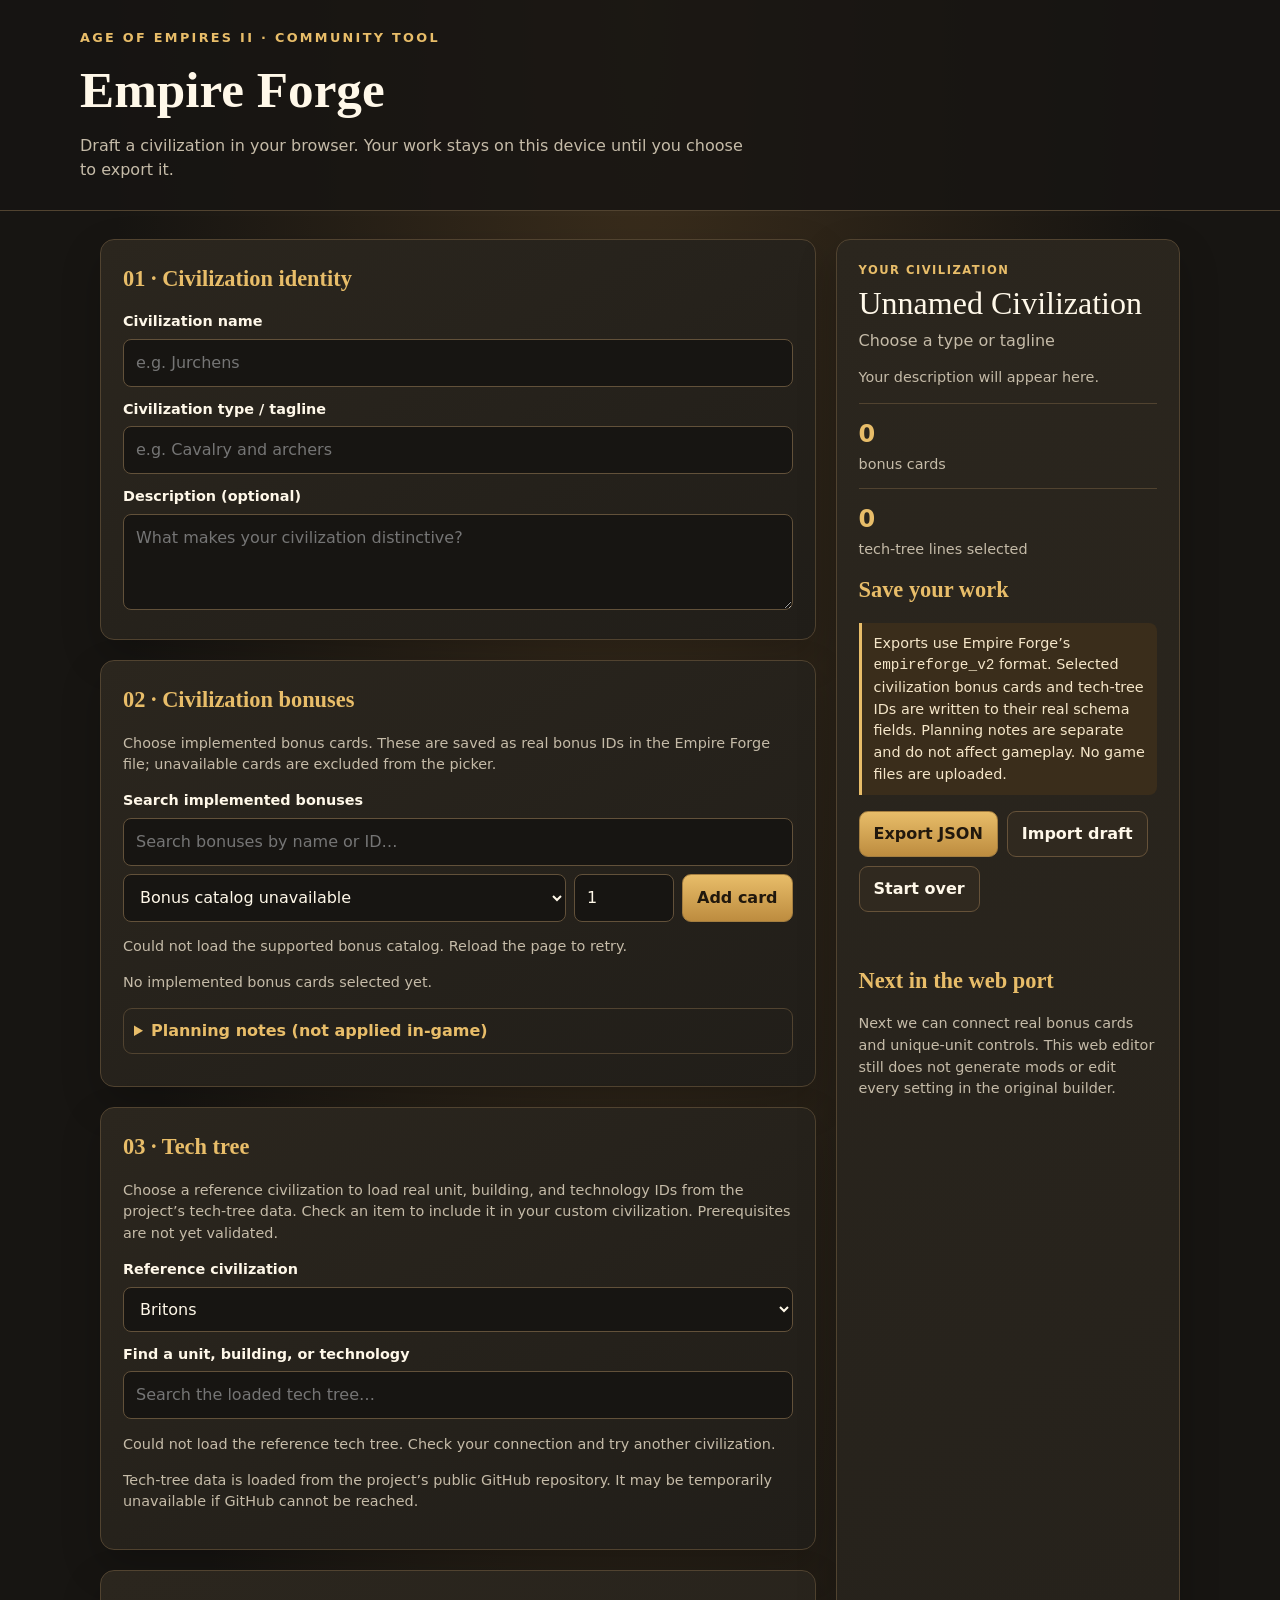
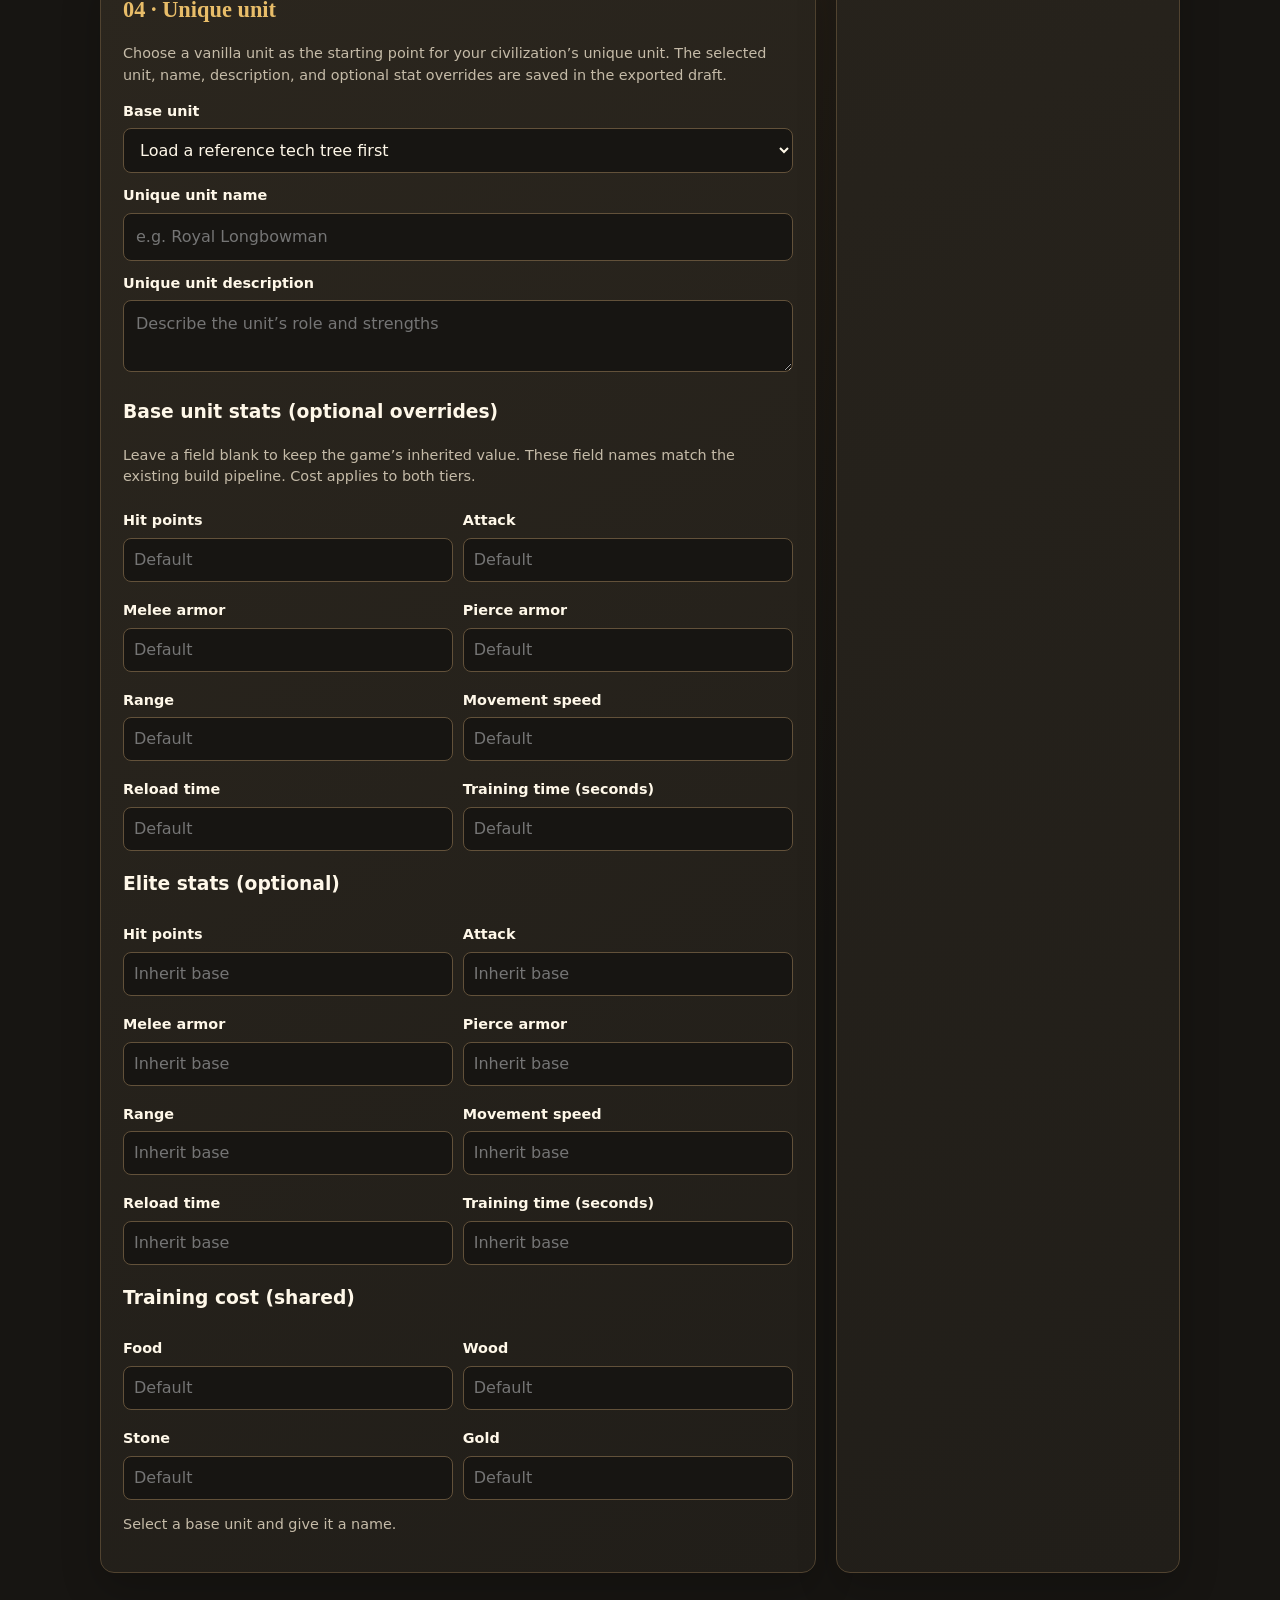
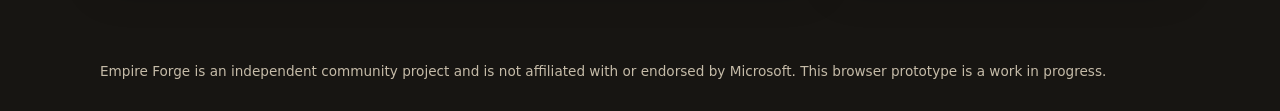
==== commit f58603d3: "fix: clarify browser editor bonus and tree export status" ====
--- a/web/index.html
+++ b/web/index.html
@@ -46,8 +46,8 @@
       <details class="tree-group"><summary>Planning notes (not applied in-game)</summary><p class="muted">Keep ideas here that you haven’t converted to a supported bonus card yet.</p><div id="bonuses"></div><div class="actions"><button type="button" id="add-bonus-idea">+ Add planning note</button></div></details>
     </section>
     <section class="panel section" aria-labelledby="tree-heading">
-      <h2 id="tree-heading">03 · Tech tree notes</h2>
-      <p class="muted">Choose a reference civilization to load real unit, building, and technology IDs from the project’s tech-tree data. Check an item to include it in your custom civilization. This edits the exported tree arrays; it does not yet validate prerequisites.</p>
+      <h2 id="tree-heading">03 · Tech tree</h2>
+      <p class="muted">Choose a reference civilization to load real unit, building, and technology IDs from the project’s tech-tree data. Check an item to include it in your custom civilization. Prerequisites are not yet validated.</p>
       <label for="base-civ">Reference civilization</label>
       <select id="base-civ" aria-describedby="tree-status"></select>
       <label for="tree-search">Find a unit, building, or technology</label>
@@ -57,7 +57,7 @@
     </section>
     <section class="panel section" aria-labelledby="unique-unit-heading">
       <h2 id="unique-unit-heading">04 · Unique unit</h2>
-      <p class="muted">Choose a vanilla unit as the starting point for your civilization’s unique unit. This records the base unit and custom name in the exported draft; advanced stat overrides come next.</p>
+      <p class="muted">Choose a vanilla unit as the starting point for your civilization’s unique unit. The selected unit, name, description, and optional stat overrides are saved in the exported draft.</p>
       <label for="uu-base">Base unit</label>
       <select id="uu-base"><option value="">Load a reference tech tree first</option></select>
       <label for="uu-name">Unique unit name</label>
@@ -106,7 +106,7 @@
     <div class="stat"><strong id="tree-count">0</strong><span class="muted">tech-tree lines selected</span></div>
     <div class="section">
       <h2 id="save-heading">Save your work</h2>
-      <div class="notice">Exports use Empire Forge’s <code>empireforge_v2</code> format. Tech-tree selections now use real IDs from the project’s civilization tech-tree files. Bonus ideas remain notes, not implemented game bonuses. No game files are uploaded.</div>
+      <div class="notice">Exports use Empire Forge’s <code>empireforge_v2</code> format. Selected civilization bonus cards and tech-tree IDs are written to their real schema fields. Planning notes are separate and do not affect gameplay. No game files are uploaded.</div>
       <div class="actions">
         <button type="button" id="export">Export JSON</button>
         <button type="button" class="secondary" id="import">Import draft</button>
@@ -308,7 +308,7 @@
     const url=URL.createObjectURL(blob), a=document.createElement("a");
     a.href=url;a.download=draft.alias.toLowerCase().replace(/[^a-z0-9]+/g,"-").replace(/^-|-$/g,"")+".civbuilder.json";
     document.body.appendChild(a);a.click();a.remove();URL.revokeObjectURL(url);
-    $("status").textContent="Empire Forge-format file exported. Bonus and tech-tree notes remain planning-only.";
+    $("status").textContent="Empire Forge-format file exported. Selected bonus cards and tech-tree IDs are included; planning notes are not applied in-game.";
   });
   $("import").addEventListener("click",()=>$("import-file").click());
   $("import-file").addEventListener("change",async e=>{
